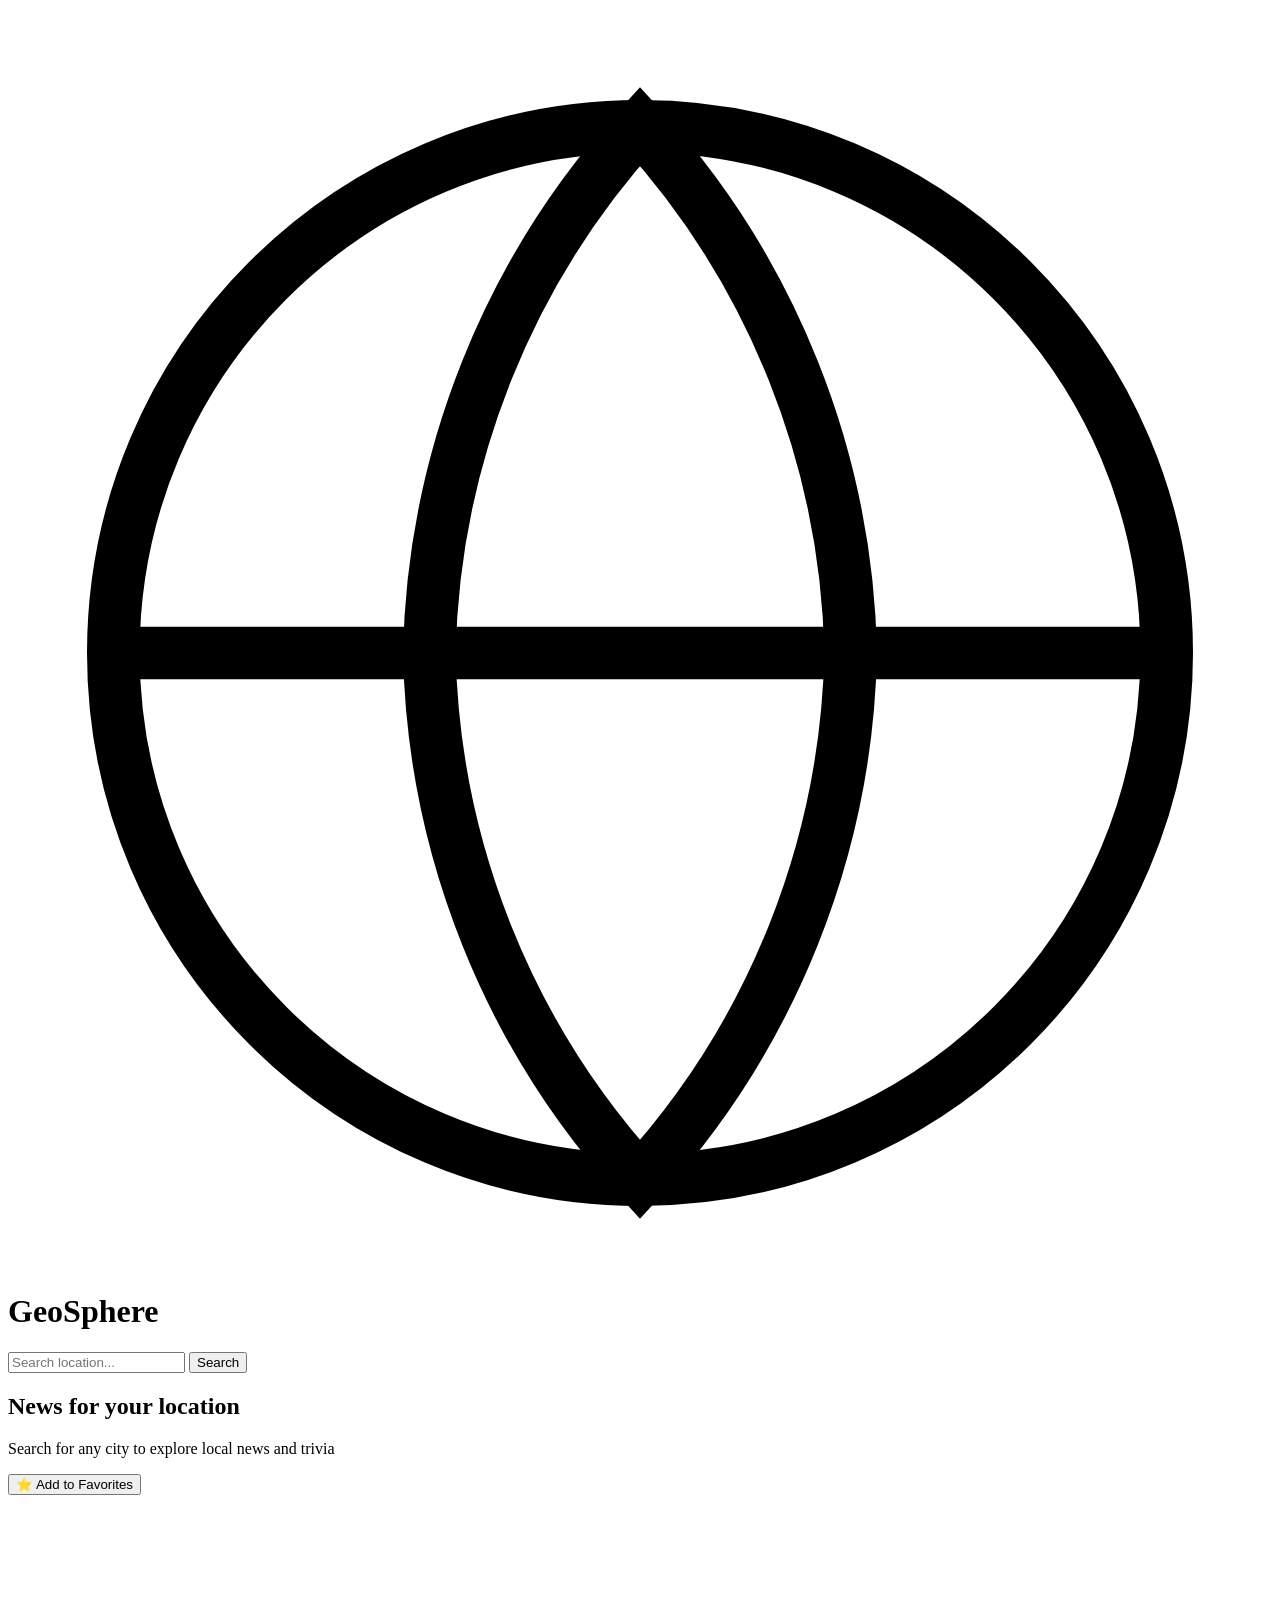
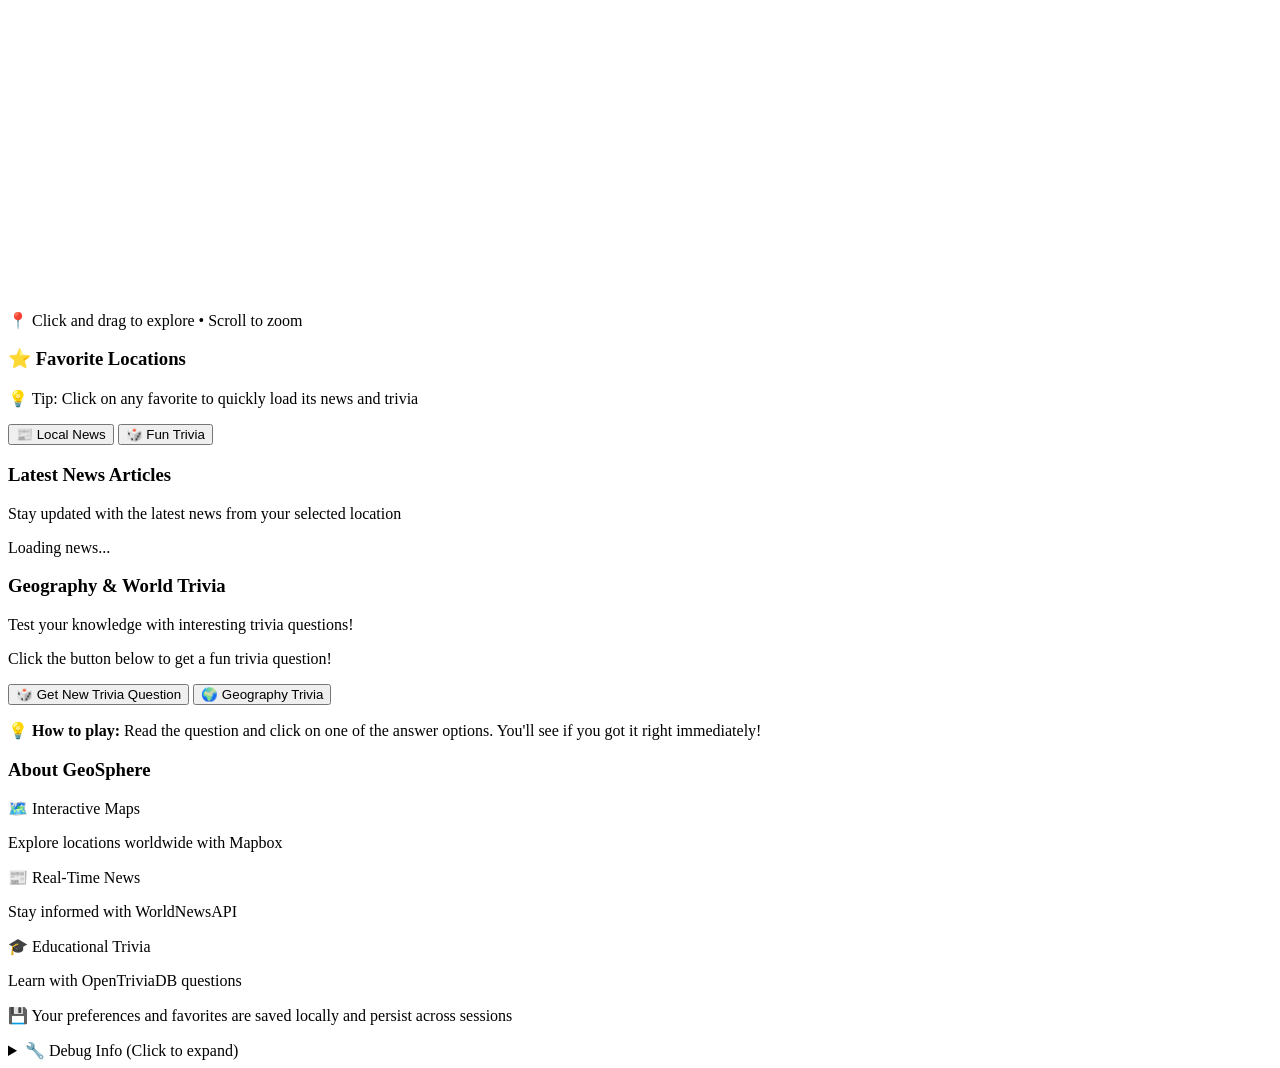
==== index.html @ e691dde7 "second version" ====
<!DOCTYPE html>
<html lang="en">

<head>
    <meta charset="UTF-8" />
    <meta name="viewport" content="width=device-width, initial-scale=1.0" />
    <meta name="description" content="GeoSphere - Explore local news and fun facts from around the world" />
    <title>GeoSphere - Local News & Geography Trivia</title>

    <!-- Mapbox -->
    <link href="https://api.mapbox.com/mapbox-gl-js/v3.15.0/mapbox-gl.css" rel="stylesheet" />
    <script src="https://api.mapbox.com/mapbox-gl-js/v3.15.0/mapbox-gl.js"></script>

    <!-- Custom CSS -->
    <link rel="stylesheet" href="main.css" />
</head>

<body class="bg-gray-100 text-gray-800">

    <!-- Header -->
    <header class="p-4 bg-teal-600 text-white flex justify-between items-center">
        <h1 class="text-xl font-bold flex items-center gap-2">
            <svg class="w-6 h-6" viewBox="0 0 24 24" fill="none" stroke="currentColor">
                <path d="M12 2C6.48 2 2 6.48 2 12s4.48 10 10 10 10-4.48 10-10S17.52 2 12 2z" />
                <path d="M2 12h20" />
                <path d="M12 2a15.3 15.3 0 0 1 4 10 15.3 15.3 0 0 1-4 10 15.3 15.3 0 0 1-4-10 15.3 15.3 0 0 1 4-10z" />
            </svg>
            GeoSphere
        </h1>
        <form id="searchForm" class="flex">
            <input id="searchInput" type="text" placeholder="Search location..."
                class="p-2 rounded-l-md border border-gray-300 text-black" autocomplete="off" />
            <button type="submit"
                class="bg-white text-teal-600 px-4 rounded-r-md font-bold hover:bg-gray-100 transition">
                Search
            </button>
        </form>
    </header>

    <!-- Main Container -->
    <div class="max-w-7xl mx-auto">

        <!-- Location Label & Favorite Button -->
        <section class="p-4 flex justify-between items-center">
            <div>
                <h2 id="locationLabel" class="text-lg font-semibold">News for your location</h2>
                <p class="text-sm text-gray-500 mt-1">Search for any city to explore local news and trivia</p>
            </div>
            <button id="addFavoriteBtn"
                class="bg-teal-600 text-white px-4 py-2 rounded hover:bg-teal-700 transition transform hover:scale-105">
                ⭐ Add to Favorites
            </button>
        </section>

        <!-- Map -->
        <section class="p-4">
            <div id="map" style="width: 100%; height: 400px;" class="rounded-lg shadow-lg border-2 border-gray-200">
            </div>
            <p class="text-xs text-gray-500 mt-2 text-center">
                📍 Click and drag to explore • Scroll to zoom
            </p>
        </section>

        <!-- Favorites Section -->
        <section class="p-4">
            <div class="bg-white rounded-lg shadow p-4">
                <h3 class="text-lg font-bold mb-3 flex items-center gap-2">
                    <span>⭐</span>
                    <span>Favorite Locations</span>
                </h3>
                <div id="favoritesList" class="mb-2"></div>
                <p class="text-xs text-gray-500 mt-2">
                    💡 Tip: Click on any favorite to quickly load its news and trivia
                </p>
            </div>
        </section>

        <!-- Tabs -->
        <section class="p-4">
            <div class="flex gap-4 border-b-2 border-gray-200">
                <button id="tabNews" class="tab-btn active-tab pb-2 px-4 transition">
                    📰 Local News
                </button>
                <button id="tabFacts" class="tab-btn pb-2 px-4 transition">
                    🎲 Fun Trivia
                </button>
            </div>
        </section>

        <!-- News Section -->
        <section id="newsSection" class="p-4">
            <div class="mb-4">
                <h3 class="text-lg font-bold mb-2">Latest News Articles</h3>
                <p class="text-sm text-gray-600">Stay updated with the latest news from your selected location</p>
            </div>
            <div id="news" class="grid grid-cols-1 md:grid-cols-2 lg:grid-cols-3 gap-4">
                <!-- News cards will be inserted here -->
                <div class="p-8 bg-white rounded shadow text-center">
                    <div class="animate-pulse">
                        <div class="h-4 bg-gray-200 rounded w-3/4 mx-auto mb-2"></div>
                        <div class="h-4 bg-gray-200 rounded w-1/2 mx-auto"></div>
                    </div>
                    <p class="text-gray-500 mt-4">Loading news...</p>
                </div>
            </div>
        </section>

        <!-- Fun Facts/Trivia Section (hidden by default) -->
        <section id="factsSection" class="p-4 hidden">
            <div class="mb-4">
                <h3 class="text-lg font-bold mb-2">Geography & World Trivia</h3>
                <p class="text-sm text-gray-600">Test your knowledge with interesting trivia questions!</p>
            </div>

            <div id="fact" class="mb-4 p-4 bg-white rounded shadow">
                <p class="text-gray-500 text-center">Click the button below to get a fun trivia question!</p>
            </div>

            <div class="flex gap-3">
                <button id="factBtn"
                    class="bg-teal-600 text-white px-6 py-3 rounded font-semibold hover:bg-teal-700 transition transform hover:scale-105">
                    🎲 Get New Trivia Question
                </button>
                <button id="geographyTriviaBtn"
                    class="bg-blue-600 text-white px-6 py-3 rounded font-semibold hover:bg-blue-700 transition transform hover:scale-105">
                    🌍 Geography Trivia
                </button>
            </div>

            <div class="mt-4 p-3 bg-blue-50 rounded border border-blue-200">
                <p class="text-sm text-blue-800">
                    💡 <strong>How to play:</strong> Read the question and click on one of the answer options.
                    You'll see if you got it right immediately!
                </p>
            </div>
        </section>

        <!-- Footer / Info Section -->
        <section class="p-4 mt-8">
            <div class="bg-white rounded-lg shadow-lg p-6 border-2 border-teal-500">
                <h3 class="text-lg font-bold mb-3 text-teal-700">About GeoSphere</h3>
                <div class="grid grid-cols-1 md:grid-cols-3 gap-4 text-sm">
                    <div>
                        <p class="font-semibold mb-1 text-gray-800">🗺️ Interactive Maps</p>
                        <p class="text-gray-600">Explore locations worldwide with Mapbox</p>
                    </div>
                    <div>
                        <p class="font-semibold mb-1 text-gray-800">📰 Real-Time News</p>
                        <p class="text-gray-600">Stay informed with WorldNewsAPI</p>
                    </div>
                    <div>
                        <p class="font-semibold mb-1 text-gray-800">🎓 Educational Trivia</p>
                        <p class="text-gray-600">Learn with OpenTriviaDB questions</p>
                    </div>
                </div>
                <div class="mt-4 pt-4 border-t border-gray-200">
                    <p class="text-xs text-gray-600">
                        💾 Your preferences and favorites are saved locally and persist across sessions
                    </p>
                </div>
            </div>
        </section>

        <!-- Debug Info (Remove in production) -->
        <section class="p-4">
            <details class="bg-gray-800 text-white rounded p-3 text-xs">
                <summary class="cursor-pointer font-bold">🔧 Debug Info (Click to expand)</summary>
                <div id="debugInfo" class="mt-2 space-y-1">
                    <p>LocalStorage Status: <span id="storageStatus">Checking...</span></p>
                    <p>Favorites Count: <span id="favCount">0</span></p>
                    <p>Last Search: <span id="lastSearchInfo">None</span></p>
                    <p>APIs: Mapbox, WorldNews, OpenTrivia, Numbers API</p>
                </div>
            </details>
        </section>

    </div>

    <!-- App JS -->
    <script type="module" src="./js/app.js"></script>

    <!-- Debug Script -->
    <script type="module">
        import { getFavorites, getLastSearch, getStorageInfo } from './js/modules/storage.js';

        // Update debug info
        setTimeout(() => {
            try {
                const storageInfo = getStorageInfo();
                document.getElementById('storageStatus').textContent = '✓ Working';
                document.getElementById('favCount').textContent = storageInfo.favorites;
                const lastSearch = storageInfo.lastSearch;
                document.getElementById('lastSearchInfo').textContent =
                    lastSearch ? `${lastSearch.city} (${new Date(lastSearch.searchedAt).toLocaleString()})` : 'None';
            } catch (e) {
                document.getElementById('storageStatus').textContent = '✗ Error: ' + e.message;
            }
        }, 1000);
    </script>

</body>

</html>
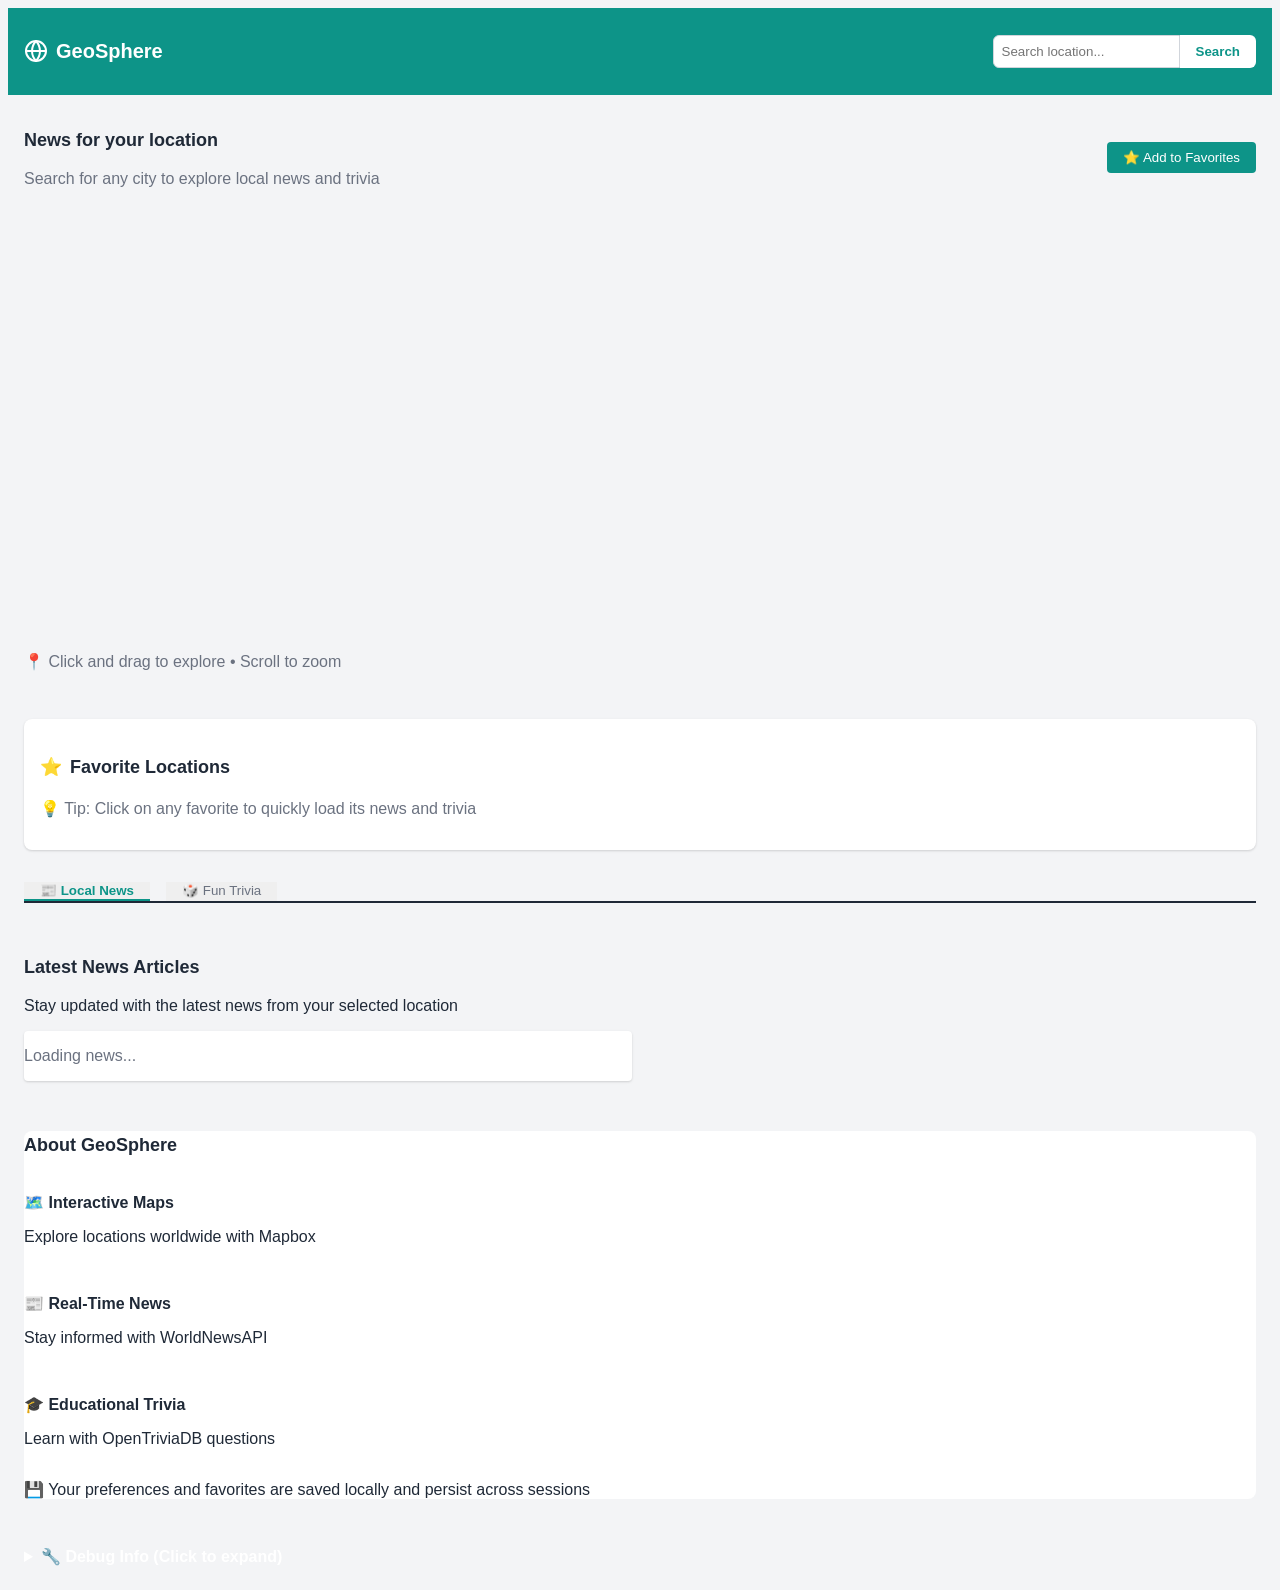
==== commit d92e9f28: "re" ====
--- a/index.html
+++ b/index.html
@@ -93,7 +93,7 @@
                 <h3 class="text-lg font-bold mb-2">Latest News Articles</h3>
                 <p class="text-sm text-gray-600">Stay updated with the latest news from your selected location</p>
             </div>
-            <div id="news" class="grid grid-cols-1 md:grid-cols-2 lg:grid-cols-3 gap-4">
+            <div id="news" class="grid grid-cols-1 md:grid-cols-2 gap-4">
                 <!-- News cards will be inserted here -->
                 <div class="p-8 bg-white rounded shadow text-center">
                     <div class="animate-pulse">
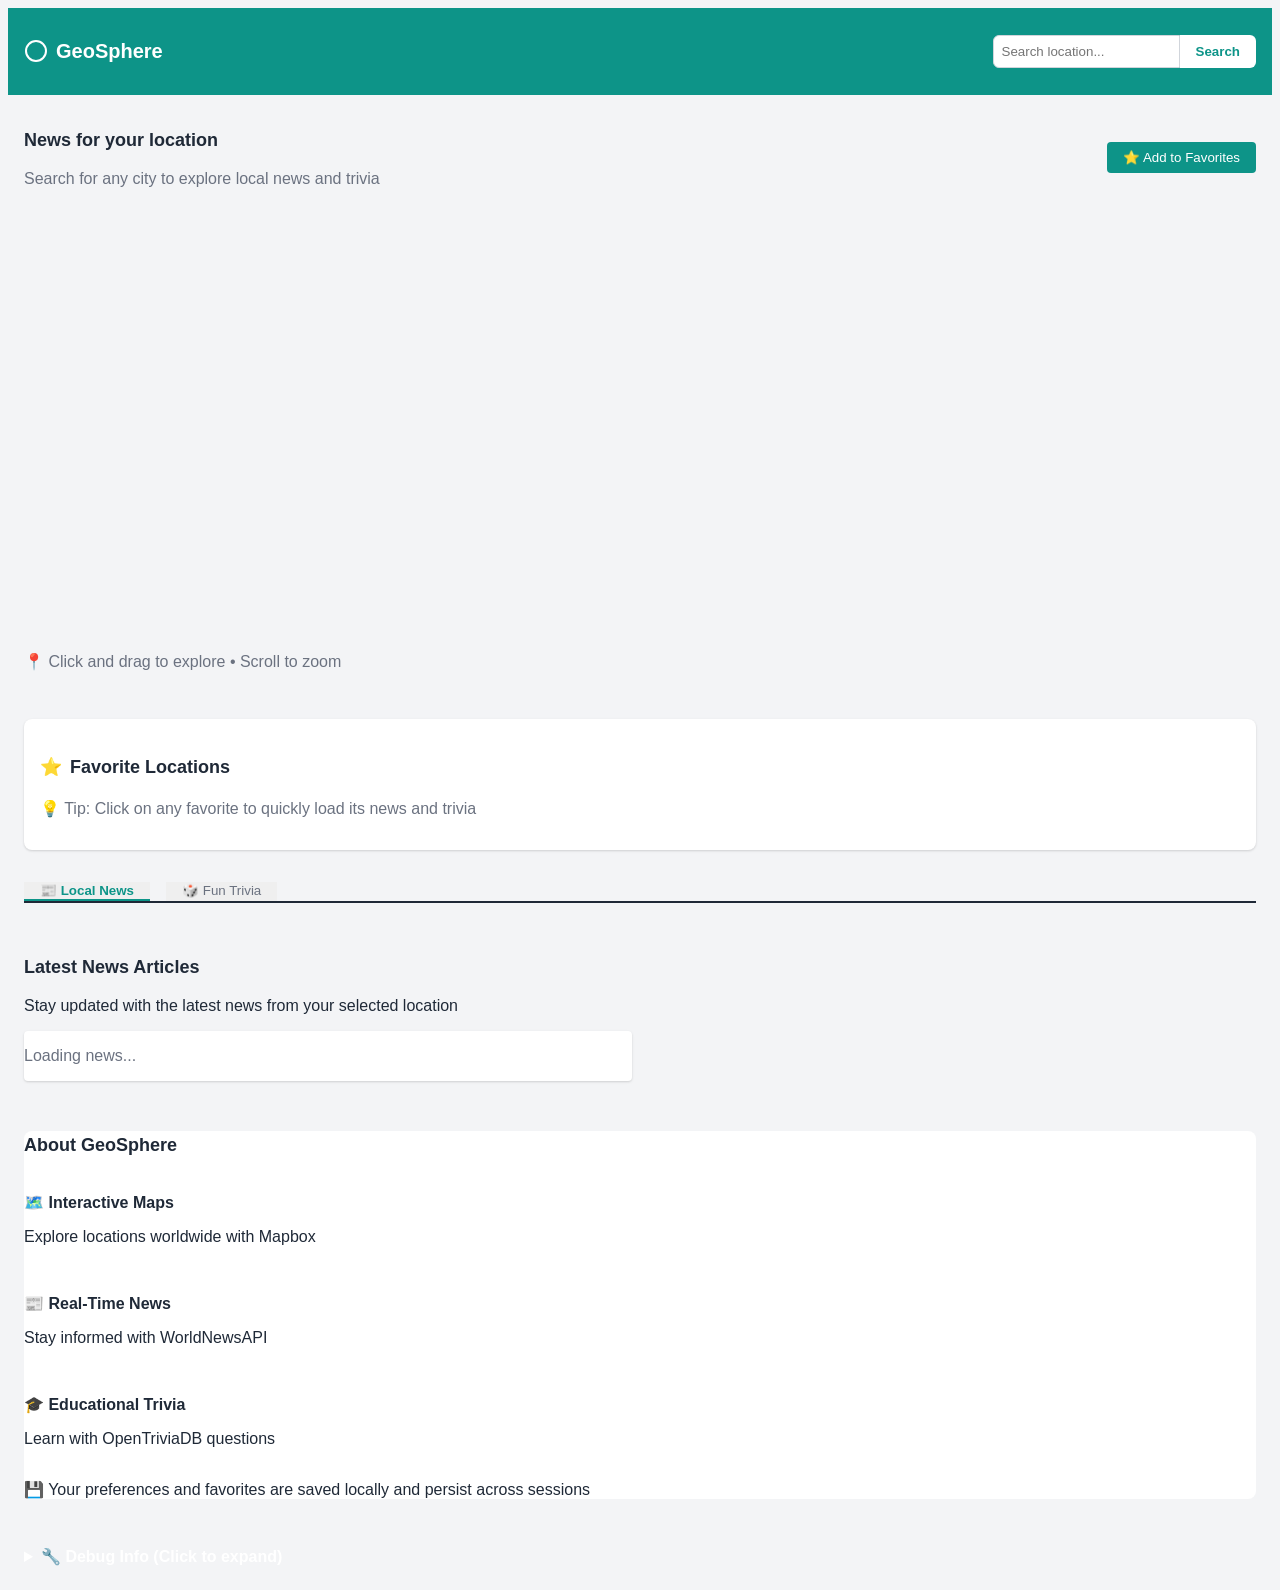
==== commit 11ed58a0: "fff" ====
--- a/index.html
+++ b/index.html
@@ -3,16 +3,16 @@
 
 <head>
     <meta charset="UTF-8" />
-    <meta name="viewport" content="width=device-width, initial-scale=1.0" />
-    <meta name="description" content="GeoSphere - Explore local news and fun facts from around the world" />
+    <meta name="viewport" content="width=device-width, initial-scale=1.0" >
+    <meta name="description" content="GeoSphere - Explore local news and fun facts from around the world">
     <title>GeoSphere - Local News & Geography Trivia</title>
 
     <!-- Mapbox -->
-    <link href="https://api.mapbox.com/mapbox-gl-js/v3.15.0/mapbox-gl.css" rel="stylesheet" />
+    <link href="https://api.mapbox.com/mapbox-gl-js/v3.15.0/mapbox-gl.css" rel="stylesheet">
     <script src="https://api.mapbox.com/mapbox-gl-js/v3.15.0/mapbox-gl.js"></script>
 
     <!-- Custom CSS -->
-    <link rel="stylesheet" href="main.css" />
+    <link rel="stylesheet" href="main.css">
 </head>
 
 <body class="bg-gray-100 text-gray-800">
@@ -21,15 +21,15 @@
     <header class="p-4 bg-teal-600 text-white flex justify-between items-center">
         <h1 class="text-xl font-bold flex items-center gap-2">
             <svg class="w-6 h-6" viewBox="0 0 24 24" fill="none" stroke="currentColor">
-                <path d="M12 2C6.48 2 2 6.48 2 12s4.48 10 10 10 10-4.48 10-10S17.52 2 12 2z" />
+                <path d="M12 2C6.48 2 2 6.48 2 12s4.48 10 10 10 10-4.48 10-10S17.52 2 12 2z">
                 <path d="M2 12h20" />
-                <path d="M12 2a15.3 15.3 0 0 1 4 10 15.3 15.3 0 0 1-4 10 15.3 15.3 0 0 1-4-10 15.3 15.3 0 0 1 4-10z" />
+                <path d="M12 2a15.3 15.3 0 0 1 4 10 15.3 15.3 0 0 1-4 10 15.3 15.3 0 0 1-4-10 15.3 15.3 0 0 1 4-10z">
             </svg>
             GeoSphere
         </h1>
         <form id="searchForm" class="flex">
             <input id="searchInput" type="text" placeholder="Search location..."
-                class="p-2 rounded-l-md border border-gray-300 text-black" autocomplete="off" />
+                class="p-2 rounded-l-md border border-gray-300 text-black" autocomplete="off">
             <button type="submit"
                 class="bg-white text-teal-600 px-4 rounded-r-md font-bold hover:bg-gray-100 transition">
                 Search
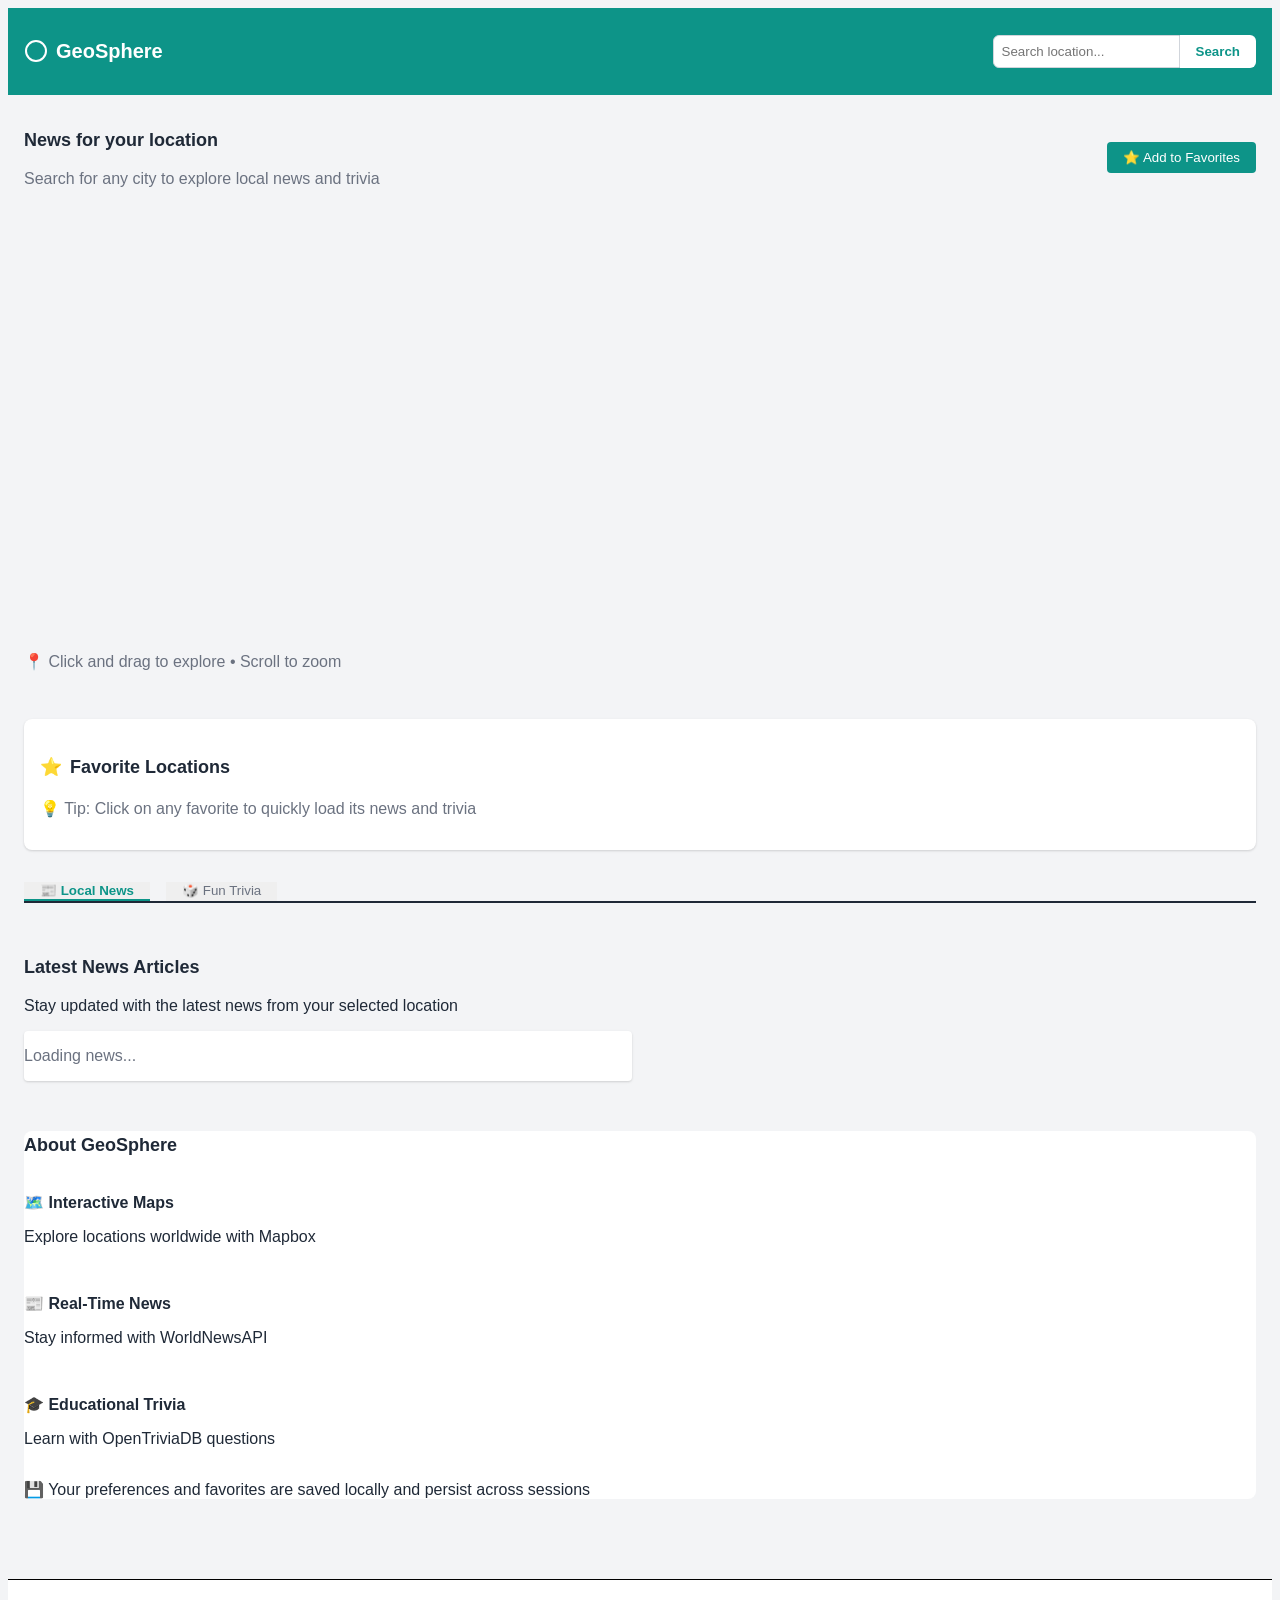
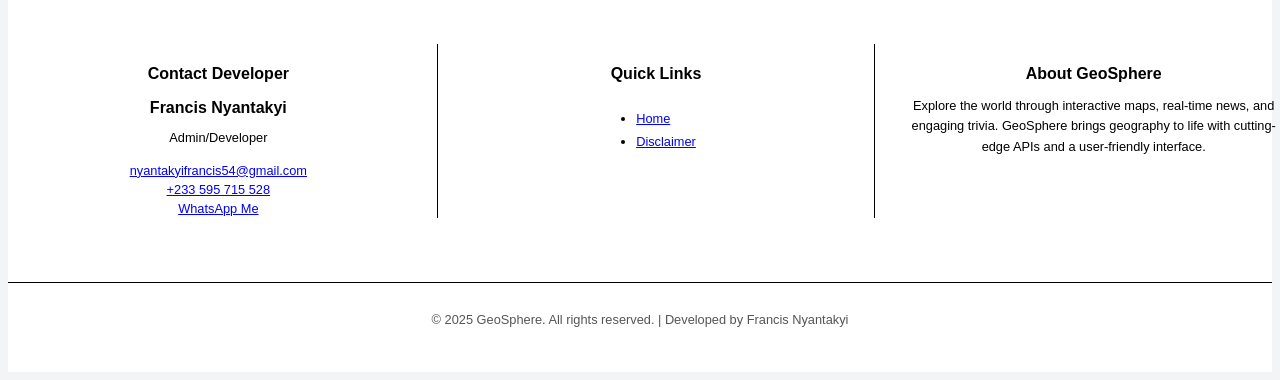
==== commit 0ee75114: "final" ====
--- a/index.html
+++ b/index.html
@@ -2,34 +2,34 @@
 <html lang="en">
 
 <head>
-    <meta charset="UTF-8" />
-    <meta name="viewport" content="width=device-width, initial-scale=1.0" >
+    <meta charset="UTF-8">
+    <meta name="viewport" content="width=device-width, initial-scale=1.0">
     <meta name="description" content="GeoSphere - Explore local news and fun facts from around the world">
     <title>GeoSphere - Local News & Geography Trivia</title>
-
-    <!-- Mapbox -->
+    <link rel="icon" href="logo.png" type="image/png">
+
     <link href="https://api.mapbox.com/mapbox-gl-js/v3.15.0/mapbox-gl.css" rel="stylesheet">
     <script src="https://api.mapbox.com/mapbox-gl-js/v3.15.0/mapbox-gl.js"></script>
 
-    <!-- Custom CSS -->
     <link rel="stylesheet" href="main.css">
 </head>
 
 <body class="bg-gray-100 text-gray-800">
 
-    <!-- Header -->
     <header class="p-4 bg-teal-600 text-white flex justify-between items-center">
         <h1 class="text-xl font-bold flex items-center gap-2">
             <svg class="w-6 h-6" viewBox="0 0 24 24" fill="none" stroke="currentColor">
                 <path d="M12 2C6.48 2 2 6.48 2 12s4.48 10 10 10 10-4.48 10-10S17.52 2 12 2z">
-                <path d="M2 12h20" />
-                <path d="M12 2a15.3 15.3 0 0 1 4 10 15.3 15.3 0 0 1-4 10 15.3 15.3 0 0 1-4-10 15.3 15.3 0 0 1 4-10z">
+                    <path d="M2 12h20">
+                        <path
+                            d="M12 2a15.3 15.3 0 0 1 4 10 15.3 15.3 0 0 1-4 10 15.3 15.3 0 0 1-4-10 15.3 15.3 0 0 1 4-10z">
             </svg>
             GeoSphere
         </h1>
         <form id="searchForm" class="flex">
             <input id="searchInput" type="text" placeholder="Search location..."
-                class="p-2 rounded-l-md border border-gray-300 text-black" autocomplete="off">
+                class="p-2 rounded-l-md border border-gray-300 text-black" autocomplete="off"
+                aria-label="Search location input">
             <button type="submit"
                 class="bg-white text-teal-600 px-4 rounded-r-md font-bold hover:bg-gray-100 transition">
                 Search
@@ -37,10 +37,8 @@
         </form>
     </header>
 
-    <!-- Main Container -->
     <div class="max-w-7xl mx-auto">
 
-        <!-- Location Label & Favorite Button -->
         <section class="p-4 flex justify-between items-center">
             <div>
                 <h2 id="locationLabel" class="text-lg font-semibold">News for your location</h2>
@@ -52,7 +50,6 @@
             </button>
         </section>
 
-        <!-- Map -->
         <section class="p-4">
             <div id="map" style="width: 100%; height: 400px;" class="rounded-lg shadow-lg border-2 border-gray-200">
             </div>
@@ -61,7 +58,6 @@
             </p>
         </section>
 
-        <!-- Favorites Section -->
         <section class="p-4">
             <div class="bg-white rounded-lg shadow p-4">
                 <h3 class="text-lg font-bold mb-3 flex items-center gap-2">
@@ -75,7 +71,6 @@
             </div>
         </section>
 
-        <!-- Tabs -->
         <section class="p-4">
             <div class="flex gap-4 border-b-2 border-gray-200">
                 <button id="tabNews" class="tab-btn active-tab pb-2 px-4 transition">
@@ -87,14 +82,12 @@
             </div>
         </section>
 
-        <!-- News Section -->
         <section id="newsSection" class="p-4">
             <div class="mb-4">
                 <h3 class="text-lg font-bold mb-2">Latest News Articles</h3>
                 <p class="text-sm text-gray-600">Stay updated with the latest news from your selected location</p>
             </div>
             <div id="news" class="grid grid-cols-1 md:grid-cols-2 gap-4">
-                <!-- News cards will be inserted here -->
                 <div class="p-8 bg-white rounded shadow text-center">
                     <div class="animate-pulse">
                         <div class="h-4 bg-gray-200 rounded w-3/4 mx-auto mb-2"></div>
@@ -105,7 +98,6 @@
             </div>
         </section>
 
-        <!-- Fun Facts/Trivia Section (hidden by default) -->
         <section id="factsSection" class="p-4 hidden">
             <div class="mb-4">
                 <h3 class="text-lg font-bold mb-2">Geography & World Trivia</h3>
@@ -135,7 +127,6 @@
             </div>
         </section>
 
-        <!-- Footer / Info Section -->
         <section class="p-4 mt-8">
             <div class="bg-white rounded-lg shadow-lg p-6 border-2 border-teal-500">
                 <h3 class="text-lg font-bold mb-3 text-teal-700">About GeoSphere</h3>
@@ -161,43 +152,67 @@
             </div>
         </section>
 
-        <!-- Debug Info (Remove in production) -->
-        <section class="p-4">
-            <details class="bg-gray-800 text-white rounded p-3 text-xs">
-                <summary class="cursor-pointer font-bold">🔧 Debug Info (Click to expand)</summary>
-                <div id="debugInfo" class="mt-2 space-y-1">
-                    <p>LocalStorage Status: <span id="storageStatus">Checking...</span></p>
-                    <p>Favorites Count: <span id="favCount">0</span></p>
-                    <p>Last Search: <span id="lastSearchInfo">None</span></p>
-                    <p>APIs: Mapbox, WorldNews, OpenTrivia, Numbers API</p>
-                </div>
-            </details>
-        </section>
-
     </div>
 
-    <!-- App JS -->
+
+    <footer class="app-footer">
+        <div class="footer-inner-container">
+
+            <div class="footer-section footer-contact">
+                <h4 class="footer-heading">Contact Developer</h4>
+                <p class="footer-developer-name">Francis Nyantakyi</p>
+                <p class="footer-developer-title">Admin/Developer</p>
+
+                <div class="footer-links-group">
+                    <a href="mailto:nyantakyifrancis54@gmail.com" class="footer-link">
+                        nyantakyifrancis54@gmail.com
+                    </a>
+                    <a href="tel:+233595715528" class="footer-link">
+                        +233 595 715 528
+                    </a>
+                    <a href="https://wa.me/233595715528?text=Hello%20Francis%2C%0A%0AI%27m%20reaching%20out%20regarding%20GeoSphere.%20I%20would%20like%20to%20discuss%3A%0A%0A"
+                        target="_blank" class="footer-link">
+                        WhatsApp Me
+                    </a>
+                </div>
+            </div>
+
+            <div class="footer-section footer-links">
+                <h4 class="footer-heading">Quick Links</h4>
+                <div class="quick-links-list-wrap">
+                    <ul class="quick-links-list">
+                        <li class="quick-links-item">
+                            <a href="index.html" class="footer-link">Home</a>
+                        </li>
+                        <li class="quick-links-item">
+                            <a href="disclaimer.html" class="footer-link">
+                                Disclaimer
+                            </a>
+                        </li>
+                    </ul>
+                </div>
+            </div>
+
+            <div class="footer-section footer-about">
+                <h4 class="footer-heading">About GeoSphere</h4>
+                <p class="footer-about-text">
+                    Explore the world through interactive maps, real-time news, and engaging trivia.
+                    GeoSphere brings geography to life with cutting-edge APIs and a user-friendly interface.
+                </p>
+            </div>
+
+        </div>
+
+        <div class="footer-copyright">
+            <p class="footer-copyright-text">
+                © 2025 GeoSphere. All rights reserved. | Developed by Francis Nyantakyi
+            </p>
+        </div>
+    </footer>
+
+
     <script type="module" src="./js/app.js"></script>
 
-    <!-- Debug Script -->
-    <script type="module">
-        import { getFavorites, getLastSearch, getStorageInfo } from './js/modules/storage.js';
-
-        // Update debug info
-        setTimeout(() => {
-            try {
-                const storageInfo = getStorageInfo();
-                document.getElementById('storageStatus').textContent = '✓ Working';
-                document.getElementById('favCount').textContent = storageInfo.favorites;
-                const lastSearch = storageInfo.lastSearch;
-                document.getElementById('lastSearchInfo').textContent =
-                    lastSearch ? `${lastSearch.city} (${new Date(lastSearch.searchedAt).toLocaleString()})` : 'None';
-            } catch (e) {
-                document.getElementById('storageStatus').textContent = '✗ Error: ' + e.message;
-            }
-        }, 1000);
-    </script>
-
 </body>
 
 </html>
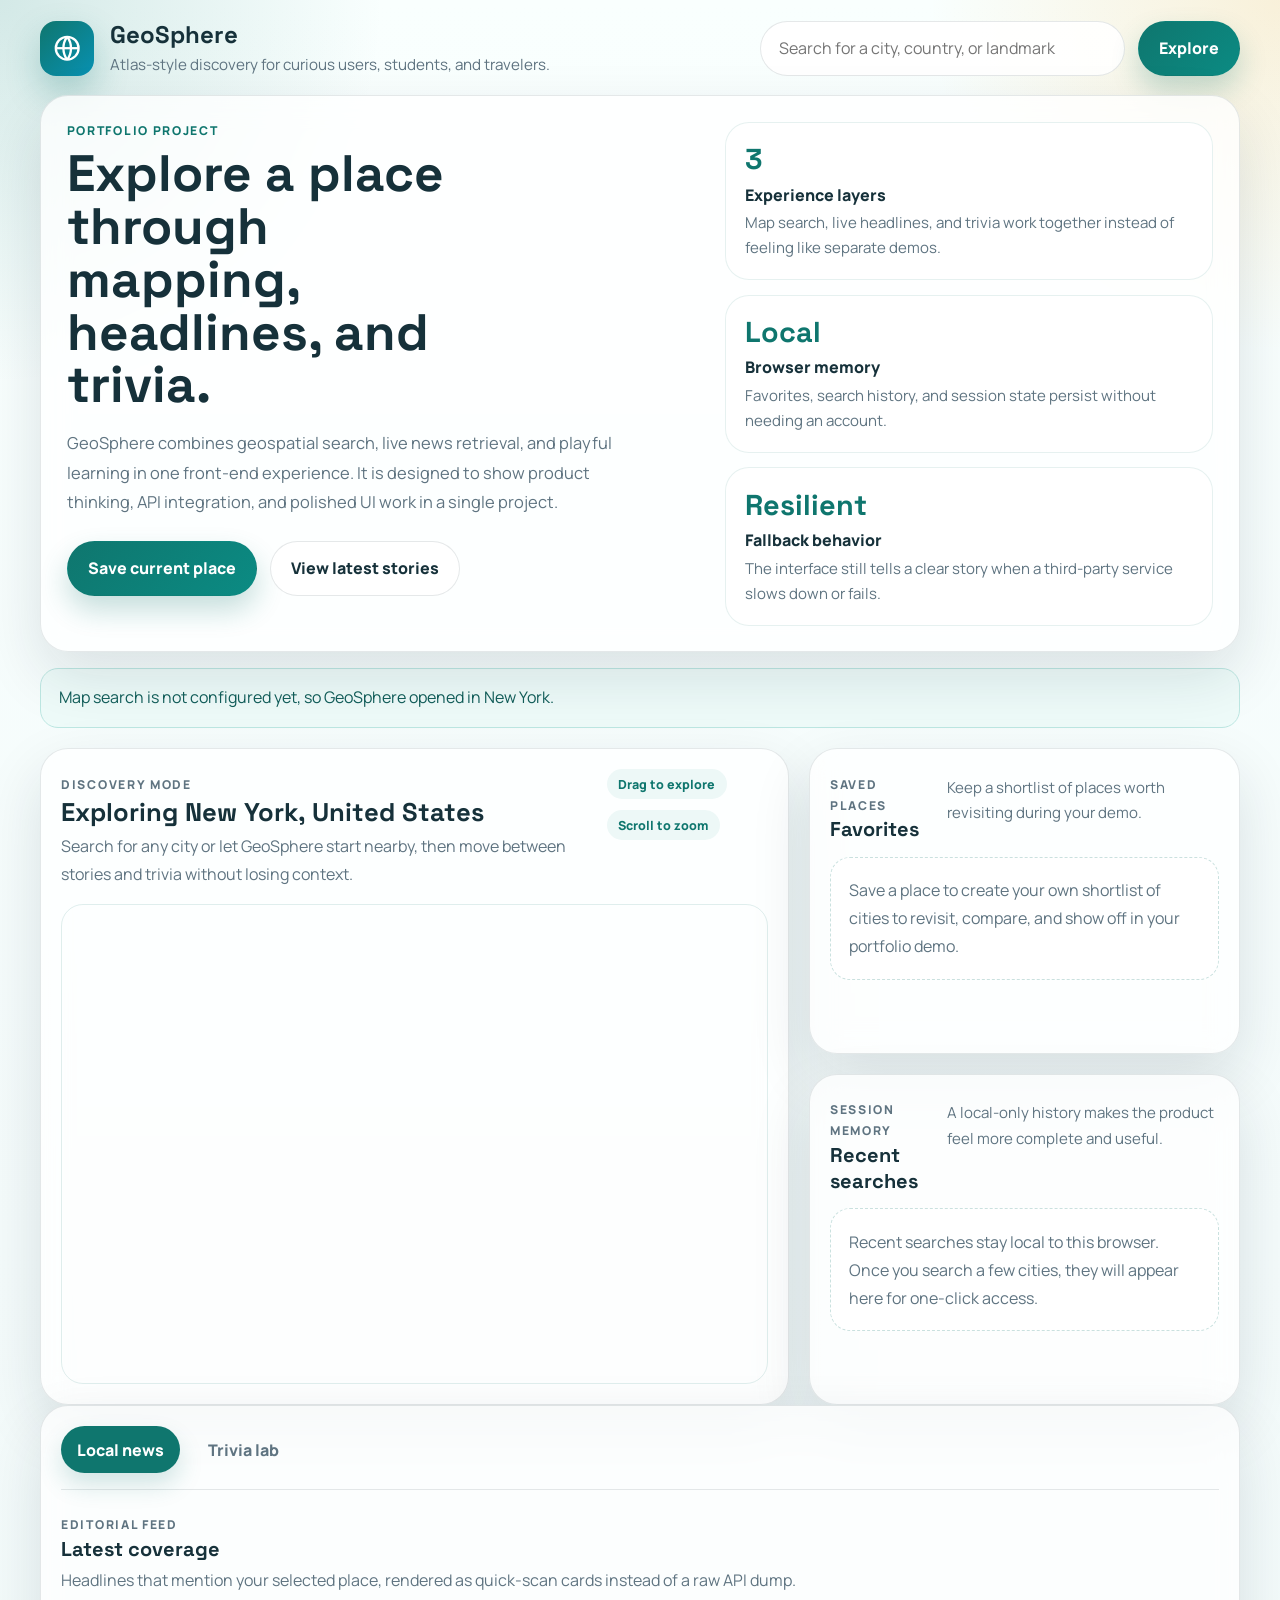
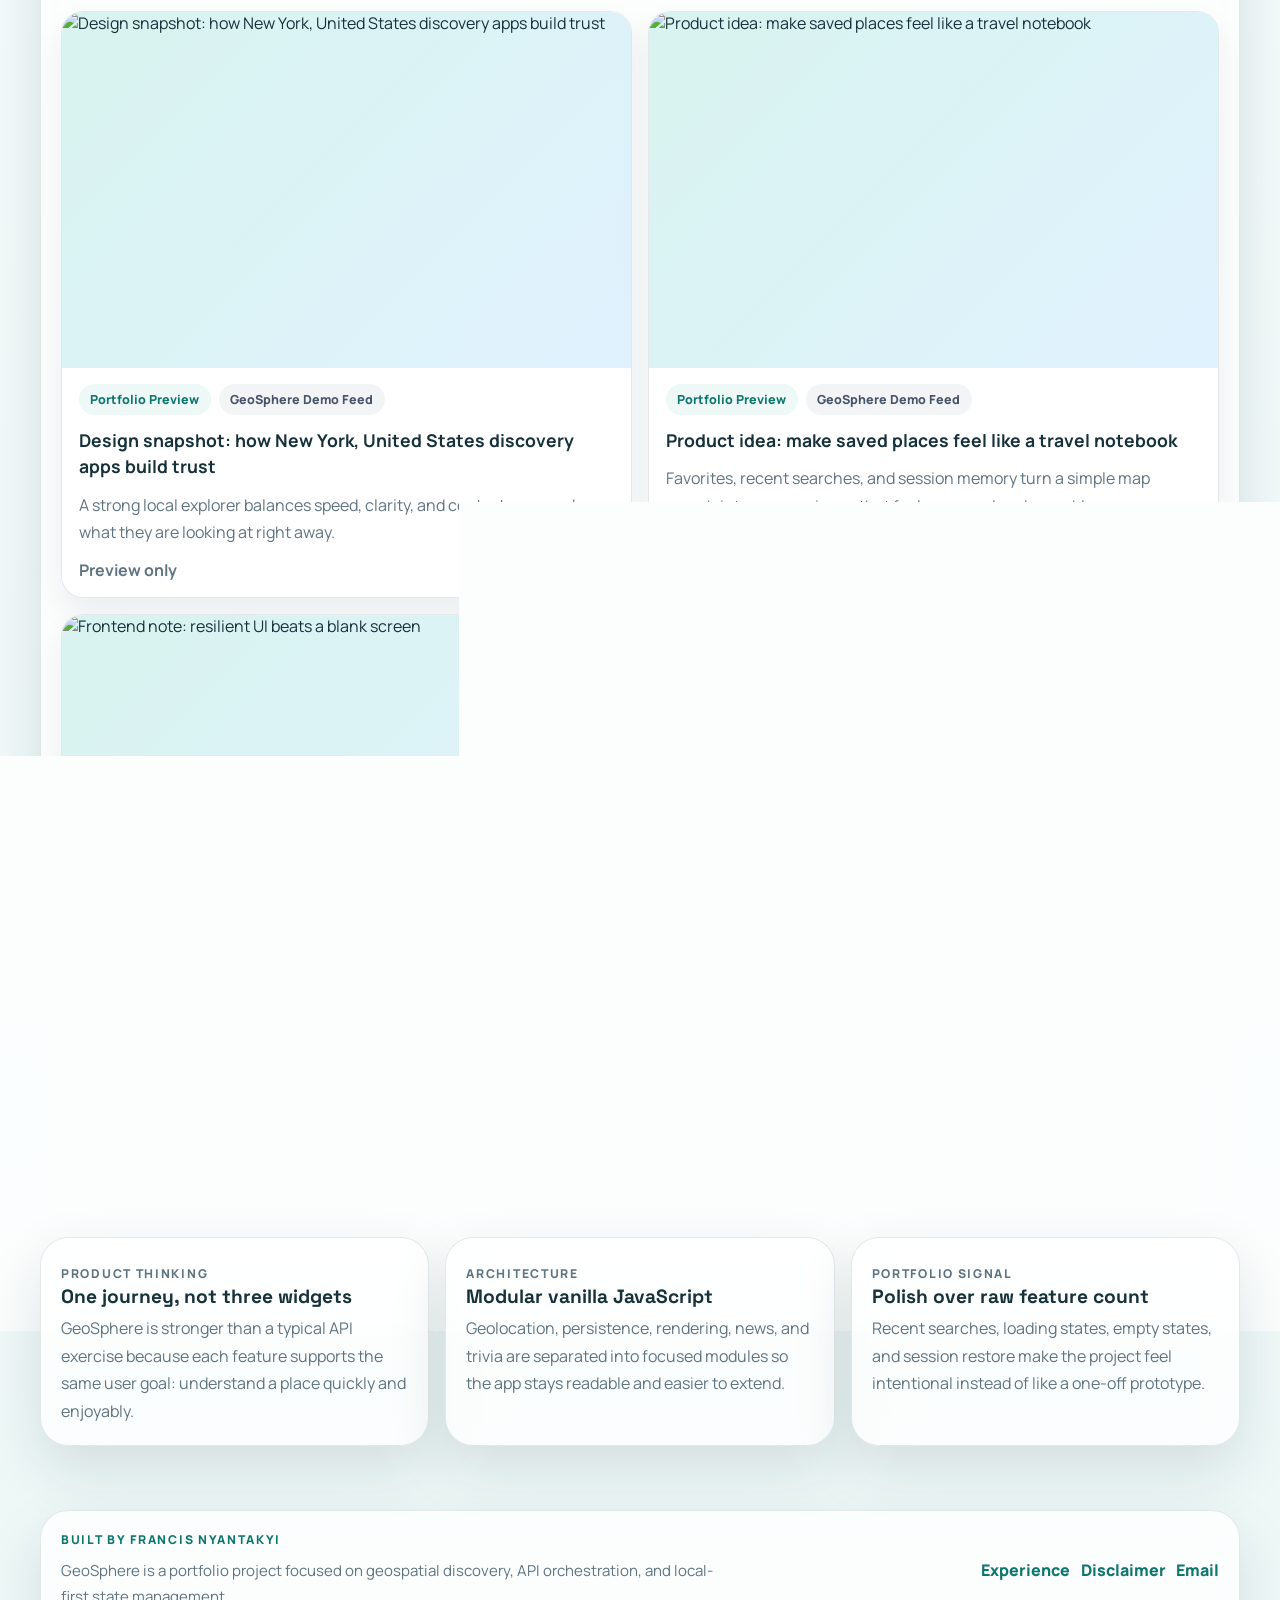
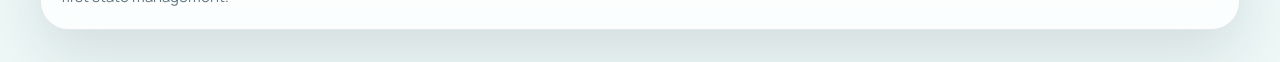
==== commit 13b257e4: "feat: prepare GeoSphere for Vercel deployment" ====
--- a/index.html
+++ b/index.html
@@ -4,9 +4,19 @@
 <head>
     <meta charset="UTF-8">
     <meta name="viewport" content="width=device-width, initial-scale=1.0">
-    <meta name="description" content="GeoSphere - Explore local news and fun facts from around the world">
-    <title>GeoSphere - Local News & Geography Trivia</title>
+    <meta name="description"
+        content="GeoSphere is a front-end geography explorer that combines interactive mapping, local news discovery, and world trivia in one polished experience.">
+    <meta property="og:title" content="GeoSphere">
+    <meta property="og:description"
+        content="Explore a place through maps, headlines, and trivia in a portfolio-ready front-end project.">
+    <title>GeoSphere | Local Discovery Through Maps, News, and Trivia</title>
     <link rel="icon" href="logo.png" type="image/png">
+
+    <link rel="preconnect" href="https://fonts.googleapis.com">
+    <link rel="preconnect" href="https://fonts.gstatic.com" crossorigin>
+    <link
+        href="https://fonts.googleapis.com/css2?family=Manrope:wght@400;500;600;700;800&family=Space+Grotesk:wght@500;700&display=swap"
+        rel="stylesheet">
 
     <link href="https://api.mapbox.com/mapbox-gl-js/v3.15.0/mapbox-gl.css" rel="stylesheet">
     <script src="https://api.mapbox.com/mapbox-gl-js/v3.15.0/mapbox-gl.js"></script>
@@ -14,205 +24,180 @@
     <link rel="stylesheet" href="main.css">
 </head>
 
-<body class="bg-gray-100 text-gray-800">
-
-    <header class="p-4 bg-teal-600 text-white flex justify-between items-center">
-        <h1 class="text-xl font-bold flex items-center gap-2">
-            <svg class="w-6 h-6" viewBox="0 0 24 24" fill="none" stroke="currentColor">
-                <path d="M12 2C6.48 2 2 6.48 2 12s4.48 10 10 10 10-4.48 10-10S17.52 2 12 2z">
-                    <path d="M2 12h20">
-                        <path
-                            d="M12 2a15.3 15.3 0 0 1 4 10 15.3 15.3 0 0 1-4 10 15.3 15.3 0 0 1-4-10 15.3 15.3 0 0 1 4-10z">
-            </svg>
-            GeoSphere
-        </h1>
-        <form id="searchForm" class="flex">
-            <input id="searchInput" type="text" placeholder="Search location..."
-                class="p-2 rounded-l-md border border-gray-300 text-black" autocomplete="off"
-                aria-label="Search location input">
-            <button type="submit"
-                class="bg-white text-teal-600 px-4 rounded-r-md font-bold hover:bg-gray-100 transition">
-                Search
-            </button>
-        </form>
-    </header>
-
-    <div class="max-w-7xl mx-auto">
-
-        <section class="p-4 flex justify-between items-center">
-            <div>
-                <h2 id="locationLabel" class="text-lg font-semibold">News for your location</h2>
-                <p class="text-sm text-gray-500 mt-1">Search for any city to explore local news and trivia</p>
+<body class="site-body">
+    <div class="page-shell">
+        <header class="site-header">
+            <div class="brand">
+                <div class="brand-mark" aria-hidden="true">
+                    <svg viewBox="0 0 24 24" fill="none">
+                        <circle cx="12" cy="12" r="9"></circle>
+                        <path d="M3 12h18"></path>
+                        <path d="M12 3a15 15 0 0 1 0 18"></path>
+                        <path d="M12 3a15 15 0 0 0 0 18"></path>
+                    </svg>
+                </div>
+                <div>
+                    <a href="index.html" class="brand-name">GeoSphere</a>
+                    <p class="brand-tagline">Atlas-style discovery for curious users, students, and travelers.</p>
+                </div>
             </div>
-            <button id="addFavoriteBtn"
-                class="bg-teal-600 text-white px-4 py-2 rounded hover:bg-teal-700 transition transform hover:scale-105">
-                ⭐ Add to Favorites
-            </button>
-        </section>
-
-        <section class="p-4">
-            <div id="map" style="width: 100%; height: 400px;" class="rounded-lg shadow-lg border-2 border-gray-200">
+
+            <form id="searchForm" class="search-bar">
+                <label class="sr-only" for="searchInput">Search for a location</label>
+                <input id="searchInput" type="text" placeholder="Search for a city, country, or landmark"
+                    autocomplete="off">
+                <button type="submit" class="button button-primary">Explore</button>
+            </form>
+        </header>
+
+        <main class="page-content">
+            <section class="panel hero">
+                <div>
+                    <p class="eyebrow">Portfolio Project</p>
+                    <h1>Explore a place through mapping, headlines, and trivia.</h1>
+                    <p class="hero-text">
+                        GeoSphere combines geospatial search, live news retrieval, and playful learning in one front-end
+                        experience. It is designed to show product thinking, API integration, and polished UI work in a
+                        single project.
+                    </p>
+                    <div class="hero-actions">
+                        <button id="addFavoriteBtn" type="button" class="button button-primary">Save current place</button>
+                        <a href="#newsSection" class="button button-secondary">View latest stories</a>
+                    </div>
+                </div>
+
+                <div class="hero-meta">
+                    <article class="stat-card">
+                        <p class="stat-value">3</p>
+                        <p class="stat-label">Experience layers</p>
+                        <p class="stat-detail">Map search, live headlines, and trivia work together instead of feeling like separate demos.</p>
+                    </article>
+                    <article class="stat-card">
+                        <p class="stat-value">Local</p>
+                        <p class="stat-label">Browser memory</p>
+                        <p class="stat-detail">Favorites, search history, and session state persist without needing an account.</p>
+                    </article>
+                    <article class="stat-card">
+                        <p class="stat-value">Resilient</p>
+                        <p class="stat-label">Fallback behavior</p>
+                        <p class="stat-detail">The interface still tells a clear story when a third-party service slows down or fails.</p>
+                    </article>
+                </div>
+            </section>
+
+            <div id="appMessage" class="status-banner hidden" role="status" aria-live="polite"></div>
+
+            <section class="workspace-grid">
+                <div class="panel map-panel">
+                    <div class="section-heading">
+                        <div>
+                            <p class="eyebrow">Discovery Mode</p>
+                            <h2 id="locationLabel">Exploring your location</h2>
+                            <p>Search for any city or let GeoSphere start nearby, then move between stories and trivia without losing context.</p>
+                        </div>
+                        <div class="map-legend">
+                            <span class="legend-pill">Drag to explore</span>
+                            <span class="legend-pill">Scroll to zoom</span>
+                        </div>
+                    </div>
+                    <div id="map" class="map-frame" aria-label="Interactive map"></div>
+                </div>
+
+                <aside class="sidebar">
+                    <section class="panel side-panel">
+                        <div class="section-heading compact">
+                            <div>
+                                <p class="eyebrow">Saved Places</p>
+                                <h3>Favorites</h3>
+                            </div>
+                            <p class="panel-note">Keep a shortlist of places worth revisiting during your demo.</p>
+                        </div>
+                        <div id="favoritesList" class="favorites-list"></div>
+                    </section>
+
+                    <section class="panel side-panel">
+                        <div class="section-heading compact">
+                            <div>
+                                <p class="eyebrow">Session Memory</p>
+                                <h3>Recent searches</h3>
+                            </div>
+                            <p class="panel-note">A local-only history makes the product feel more complete and useful.</p>
+                        </div>
+                        <div id="searchHistoryList" class="history-list"></div>
+                    </section>
+                </aside>
+            </section>
+
+            <section class="panel content-panel">
+                <div class="tabs" role="tablist" aria-label="Content sections">
+                    <button id="tabNews" class="tab-btn active-tab" type="button" aria-pressed="true">Local news</button>
+                    <button id="tabFacts" class="tab-btn" type="button" aria-pressed="false">Trivia lab</button>
+                </div>
+
+                <section id="newsSection" class="content-section">
+                    <div class="section-heading">
+                        <div>
+                            <p class="eyebrow">Editorial Feed</p>
+                            <h3>Latest coverage</h3>
+                            <p>Headlines that mention your selected place, rendered as quick-scan cards instead of a raw API dump.</p>
+                        </div>
+                    </div>
+                    <div id="news" class="news-grid" aria-live="polite"></div>
+                </section>
+
+                <section id="factsSection" class="content-section hidden">
+                    <div class="section-heading">
+                        <div>
+                            <p class="eyebrow">Interactive Learning</p>
+                            <h3>Trivia lab</h3>
+                            <p>Switch between general and geography-only questions to keep the educational angle sharp.</p>
+                        </div>
+                        <div class="trivia-actions">
+                            <button id="factBtn" type="button" class="button button-primary button-small">New question</button>
+                            <button id="geographyTriviaBtn" type="button" class="button button-accent button-small">Geography only</button>
+                        </div>
+                    </div>
+                    <div id="fact" class="trivia-shell" aria-live="polite"></div>
+                </section>
+            </section>
+
+            <section class="project-grid">
+                <article class="panel insight-card">
+                    <p class="eyebrow">Product Thinking</p>
+                    <h3>One journey, not three widgets</h3>
+                    <p>GeoSphere is stronger than a typical API exercise because each feature supports the same user goal: understand a place quickly and enjoyably.</p>
+                </article>
+                <article class="panel insight-card">
+                    <p class="eyebrow">Architecture</p>
+                    <h3>Modular vanilla JavaScript</h3>
+                    <p>Geolocation, persistence, rendering, news, and trivia are separated into focused modules so the app stays readable and easier to extend.</p>
+                </article>
+                <article class="panel insight-card">
+                    <p class="eyebrow">Portfolio Signal</p>
+                    <h3>Polish over raw feature count</h3>
+                    <p>Recent searches, loading states, empty states, and session restore make the project feel intentional instead of like a one-off prototype.</p>
+                </article>
+            </section>
+        </main>
+
+        <footer class="site-footer">
+            <div class="panel footer-panel">
+                <div>
+                    <p class="eyebrow">Built by Francis Nyantakyi</p>
+                    <p class="small-copy">
+                        GeoSphere is a portfolio project focused on geospatial discovery, API orchestration, and local-first state management.
+                    </p>
+                </div>
+                <div class="footer-links">
+                    <a href="index.html">Experience</a>
+                    <a href="disclaimer.html">Disclaimer</a>
+                    <a href="mailto:nyantakyifrancis54@gmail.com">Email</a>
+                </div>
             </div>
-            <p class="text-xs text-gray-500 mt-2 text-center">
-                📍 Click and drag to explore • Scroll to zoom
-            </p>
-        </section>
-
-        <section class="p-4">
-            <div class="bg-white rounded-lg shadow p-4">
-                <h3 class="text-lg font-bold mb-3 flex items-center gap-2">
-                    <span>⭐</span>
-                    <span>Favorite Locations</span>
-                </h3>
-                <div id="favoritesList" class="mb-2"></div>
-                <p class="text-xs text-gray-500 mt-2">
-                    💡 Tip: Click on any favorite to quickly load its news and trivia
-                </p>
-            </div>
-        </section>
-
-        <section class="p-4">
-            <div class="flex gap-4 border-b-2 border-gray-200">
-                <button id="tabNews" class="tab-btn active-tab pb-2 px-4 transition">
-                    📰 Local News
-                </button>
-                <button id="tabFacts" class="tab-btn pb-2 px-4 transition">
-                    🎲 Fun Trivia
-                </button>
-            </div>
-        </section>
-
-        <section id="newsSection" class="p-4">
-            <div class="mb-4">
-                <h3 class="text-lg font-bold mb-2">Latest News Articles</h3>
-                <p class="text-sm text-gray-600">Stay updated with the latest news from your selected location</p>
-            </div>
-            <div id="news" class="grid grid-cols-1 md:grid-cols-2 gap-4">
-                <div class="p-8 bg-white rounded shadow text-center">
-                    <div class="animate-pulse">
-                        <div class="h-4 bg-gray-200 rounded w-3/4 mx-auto mb-2"></div>
-                        <div class="h-4 bg-gray-200 rounded w-1/2 mx-auto"></div>
-                    </div>
-                    <p class="text-gray-500 mt-4">Loading news...</p>
-                </div>
-            </div>
-        </section>
-
-        <section id="factsSection" class="p-4 hidden">
-            <div class="mb-4">
-                <h3 class="text-lg font-bold mb-2">Geography & World Trivia</h3>
-                <p class="text-sm text-gray-600">Test your knowledge with interesting trivia questions!</p>
-            </div>
-
-            <div id="fact" class="mb-4 p-4 bg-white rounded shadow">
-                <p class="text-gray-500 text-center">Click the button below to get a fun trivia question!</p>
-            </div>
-
-            <div class="flex gap-3">
-                <button id="factBtn"
-                    class="bg-teal-600 text-white px-6 py-3 rounded font-semibold hover:bg-teal-700 transition transform hover:scale-105">
-                    🎲 Get New Trivia Question
-                </button>
-                <button id="geographyTriviaBtn"
-                    class="bg-blue-600 text-white px-6 py-3 rounded font-semibold hover:bg-blue-700 transition transform hover:scale-105">
-                    🌍 Geography Trivia
-                </button>
-            </div>
-
-            <div class="mt-4 p-3 bg-blue-50 rounded border border-blue-200">
-                <p class="text-sm text-blue-800">
-                    💡 <strong>How to play:</strong> Read the question and click on one of the answer options.
-                    You'll see if you got it right immediately!
-                </p>
-            </div>
-        </section>
-
-        <section class="p-4 mt-8">
-            <div class="bg-white rounded-lg shadow-lg p-6 border-2 border-teal-500">
-                <h3 class="text-lg font-bold mb-3 text-teal-700">About GeoSphere</h3>
-                <div class="grid grid-cols-1 md:grid-cols-3 gap-4 text-sm">
-                    <div>
-                        <p class="font-semibold mb-1 text-gray-800">🗺️ Interactive Maps</p>
-                        <p class="text-gray-600">Explore locations worldwide with Mapbox</p>
-                    </div>
-                    <div>
-                        <p class="font-semibold mb-1 text-gray-800">📰 Real-Time News</p>
-                        <p class="text-gray-600">Stay informed with WorldNewsAPI</p>
-                    </div>
-                    <div>
-                        <p class="font-semibold mb-1 text-gray-800">🎓 Educational Trivia</p>
-                        <p class="text-gray-600">Learn with OpenTriviaDB questions</p>
-                    </div>
-                </div>
-                <div class="mt-4 pt-4 border-t border-gray-200">
-                    <p class="text-xs text-gray-600">
-                        💾 Your preferences and favorites are saved locally and persist across sessions
-                    </p>
-                </div>
-            </div>
-        </section>
-
+        </footer>
     </div>
 
-
-    <footer class="app-footer">
-        <div class="footer-inner-container">
-
-            <div class="footer-section footer-contact">
-                <h4 class="footer-heading">Contact Developer</h4>
-                <p class="footer-developer-name">Francis Nyantakyi</p>
-                <p class="footer-developer-title">Admin/Developer</p>
-
-                <div class="footer-links-group">
-                    <a href="mailto:nyantakyifrancis54@gmail.com" class="footer-link">
-                        nyantakyifrancis54@gmail.com
-                    </a>
-                    <a href="tel:+233595715528" class="footer-link">
-                        +233 595 715 528
-                    </a>
-                    <a href="https://wa.me/233595715528?text=Hello%20Francis%2C%0A%0AI%27m%20reaching%20out%20regarding%20GeoSphere.%20I%20would%20like%20to%20discuss%3A%0A%0A"
-                        target="_blank" class="footer-link">
-                        WhatsApp Me
-                    </a>
-                </div>
-            </div>
-
-            <div class="footer-section footer-links">
-                <h4 class="footer-heading">Quick Links</h4>
-                <div class="quick-links-list-wrap">
-                    <ul class="quick-links-list">
-                        <li class="quick-links-item">
-                            <a href="index.html" class="footer-link">Home</a>
-                        </li>
-                        <li class="quick-links-item">
-                            <a href="disclaimer.html" class="footer-link">
-                                Disclaimer
-                            </a>
-                        </li>
-                    </ul>
-                </div>
-            </div>
-
-            <div class="footer-section footer-about">
-                <h4 class="footer-heading">About GeoSphere</h4>
-                <p class="footer-about-text">
-                    Explore the world through interactive maps, real-time news, and engaging trivia.
-                    GeoSphere brings geography to life with cutting-edge APIs and a user-friendly interface.
-                </p>
-            </div>
-
-        </div>
-
-        <div class="footer-copyright">
-            <p class="footer-copyright-text">
-                © 2025 GeoSphere. All rights reserved. | Developed by Francis Nyantakyi
-            </p>
-        </div>
-    </footer>
-
-
     <script type="module" src="./js/app.js"></script>
-
 </body>
 
-</html>+</html>
--- a/main.css
+++ b/main.css
@@ -0,0 +1,943 @@
+:root {
+    --bg: #f4fbfb;
+    --bg-deep: #dff4f1;
+    --surface: rgba(255, 255, 255, 0.76);
+    --surface-strong: #ffffff;
+    --surface-muted: #f3f7f7;
+    --text: #16313a;
+    --muted: #5f7481;
+    --border: rgba(22, 49, 58, 0.11);
+    --primary: #0f766e;
+    --primary-deep: #115e59;
+    --accent: #f59e0b;
+    --accent-deep: #d97706;
+    --danger: #b91c1c;
+    --danger-soft: #fff1f2;
+    --shadow: 0 24px 60px rgba(15, 34, 46, 0.12);
+    --radius-xl: 28px;
+    --radius-lg: 22px;
+    --radius-md: 18px;
+}
+
+*,
+*::before,
+*::after {
+    box-sizing: border-box;
+}
+
+html {
+    scroll-behavior: smooth;
+}
+
+body.site-body {
+    margin: 0;
+    min-height: 100vh;
+    font-family: 'Manrope', sans-serif;
+    color: var(--text);
+    background:
+        radial-gradient(circle at top left, rgba(15, 118, 110, 0.16), transparent 24rem),
+        radial-gradient(circle at top right, rgba(245, 158, 11, 0.15), transparent 22rem),
+        linear-gradient(180deg, #f9fffe 0%, var(--bg) 38%, #eef8f7 100%);
+}
+
+img {
+    display: block;
+    max-width: 100%;
+}
+
+button,
+input {
+    font: inherit;
+}
+
+a {
+    color: inherit;
+}
+
+.hidden {
+    display: none !important;
+}
+
+.sr-only {
+    position: absolute;
+    width: 1px;
+    height: 1px;
+    padding: 0;
+    margin: -1px;
+    overflow: hidden;
+    clip: rect(0, 0, 0, 0);
+    white-space: nowrap;
+    border: 0;
+}
+
+.page-shell {
+    min-height: 100vh;
+}
+
+.site-header,
+.page-content,
+.site-footer {
+    width: min(1200px, calc(100% - 2rem));
+    margin: 0 auto;
+}
+
+.site-header {
+    display: flex;
+    align-items: center;
+    justify-content: space-between;
+    gap: 1.5rem;
+    padding-top: 1.2rem;
+}
+
+.brand {
+    display: flex;
+    align-items: center;
+    gap: 0.95rem;
+}
+
+.brand-mark {
+    width: 3.4rem;
+    height: 3.4rem;
+    display: grid;
+    place-items: center;
+    border-radius: 1rem;
+    color: #ffffff;
+    background: linear-gradient(135deg, var(--primary), #0891b2);
+    box-shadow: 0 16px 34px rgba(15, 118, 110, 0.28);
+}
+
+.brand-mark svg {
+    width: 1.9rem;
+    height: 1.9rem;
+    stroke: currentColor;
+    stroke-width: 1.8;
+}
+
+.brand-name {
+    display: inline-block;
+    text-decoration: none;
+    font-family: 'Space Grotesk', sans-serif;
+    font-size: 1.5rem;
+    font-weight: 700;
+}
+
+.brand-tagline {
+    margin: 0.2rem 0 0;
+    color: var(--muted);
+    font-size: 0.95rem;
+    line-height: 1.6;
+}
+
+.search-bar {
+    display: flex;
+    align-items: center;
+    gap: 0.8rem;
+    width: min(30rem, 100%);
+}
+
+.search-bar input {
+    flex: 1;
+    min-width: 0;
+    padding: 0.95rem 1.1rem;
+    border: 1px solid var(--border);
+    border-radius: 999px;
+    background: rgba(255, 255, 255, 0.88);
+    color: var(--text);
+    box-shadow: inset 0 1px 0 rgba(255, 255, 255, 0.7);
+}
+
+.search-bar input:focus {
+    outline: 2px solid rgba(15, 118, 110, 0.2);
+    border-color: rgba(15, 118, 110, 0.4);
+}
+
+.button {
+    display: inline-flex;
+    align-items: center;
+    justify-content: center;
+    gap: 0.5rem;
+    padding: 0.95rem 1.25rem;
+    border: 1px solid transparent;
+    border-radius: 999px;
+    font-weight: 800;
+    text-decoration: none;
+    cursor: pointer;
+    transition:
+        transform 0.2s ease,
+        box-shadow 0.2s ease,
+        border-color 0.2s ease,
+        background-color 0.2s ease;
+}
+
+.button:hover {
+    transform: translateY(-1px);
+}
+
+.button-primary {
+    color: #ffffff;
+    background: linear-gradient(135deg, var(--primary), #0b8b83);
+    box-shadow: 0 14px 28px rgba(15, 118, 110, 0.24);
+}
+
+.button-primary.is-saved {
+    background: linear-gradient(135deg, var(--accent), var(--accent-deep));
+    box-shadow: 0 14px 28px rgba(217, 119, 6, 0.24);
+}
+
+.button-secondary {
+    color: var(--text);
+    background: rgba(255, 255, 255, 0.82);
+    border-color: var(--border);
+}
+
+.button-accent {
+    color: #ffffff;
+    background: linear-gradient(135deg, var(--accent), var(--accent-deep));
+    box-shadow: 0 14px 28px rgba(217, 119, 6, 0.22);
+}
+
+.button-small {
+    padding: 0.82rem 1rem;
+    font-size: 0.94rem;
+}
+
+.page-content {
+    padding: 1.1rem 0 4rem;
+}
+
+.panel {
+    border: 1px solid var(--border);
+    border-radius: var(--radius-xl);
+    background: var(--surface);
+    backdrop-filter: blur(14px);
+    box-shadow: var(--shadow);
+}
+
+.hero {
+    display: grid;
+    grid-template-columns: minmax(0, 1.3fr) minmax(19rem, 1fr);
+    gap: 1.5rem;
+    padding: clamp(1.5rem, 2vw, 2.25rem);
+}
+
+.eyebrow {
+    margin: 0 0 0.6rem;
+    color: var(--primary);
+    text-transform: uppercase;
+    letter-spacing: 0.14em;
+    font-size: 0.76rem;
+    font-weight: 800;
+}
+
+.hero h1,
+.section-heading h2,
+.section-heading h3,
+.insight-card h3,
+.legal-card h2,
+.legal-hero h1 {
+    margin: 0;
+    font-family: 'Space Grotesk', sans-serif;
+}
+
+.hero h1 {
+    max-width: 12ch;
+    font-size: clamp(2.25rem, 4vw, 4rem);
+    line-height: 1.03;
+}
+
+.hero-text {
+    max-width: 58ch;
+    margin: 1rem 0 0;
+    color: var(--muted);
+    font-size: 1.03rem;
+    line-height: 1.8;
+}
+
+.hero-actions {
+    display: flex;
+    flex-wrap: wrap;
+    gap: 0.85rem;
+    margin-top: 1.5rem;
+}
+
+.hero-meta {
+    display: grid;
+    gap: 0.9rem;
+}
+
+.stat-card {
+    min-height: 8.5rem;
+    padding: 1.15rem;
+    border: 1px solid rgba(15, 118, 110, 0.1);
+    border-radius: 1.5rem;
+    background: rgba(255, 255, 255, 0.86);
+}
+
+.stat-value {
+    margin: 0;
+    color: var(--primary);
+    font-family: 'Space Grotesk', sans-serif;
+    font-size: 1.8rem;
+    font-weight: 700;
+}
+
+.stat-label {
+    margin: 0.4rem 0 0;
+    font-weight: 800;
+}
+
+.stat-detail {
+    margin: 0.35rem 0 0;
+    color: var(--muted);
+    line-height: 1.65;
+    font-size: 0.94rem;
+}
+
+.status-banner {
+    margin-top: 1rem;
+    padding: 1rem 1.15rem;
+    border: 1px solid;
+    border-radius: var(--radius-md);
+    background: #eefbf9;
+    color: var(--primary-deep);
+}
+
+.status-banner p {
+    margin: 0;
+    line-height: 1.6;
+}
+
+.status-banner[data-variant="success"] {
+    background: #ecfdf5;
+    border-color: #a7f3d0;
+    color: #166534;
+}
+
+.status-banner[data-variant="error"] {
+    background: #fff1f2;
+    border-color: #fecdd3;
+    color: var(--danger);
+}
+
+.status-banner[data-variant="info"] {
+    background: #eefbf9;
+    border-color: #bde7e2;
+    color: var(--primary-deep);
+}
+
+.workspace-grid {
+    display: grid;
+    grid-template-columns: minmax(0, 1.65fr) minmax(19rem, 0.95fr);
+    gap: 1.25rem;
+    margin-top: 1.25rem;
+}
+
+.map-panel,
+.side-panel,
+.content-panel,
+.insight-card,
+.legal-card,
+.legal-hero,
+.footer-panel {
+    padding: 1.25rem;
+}
+
+.section-heading {
+    display: flex;
+    align-items: flex-start;
+    justify-content: space-between;
+    gap: 1rem;
+    margin-bottom: 1rem;
+}
+
+.section-heading.compact {
+    margin-bottom: 0.9rem;
+}
+
+.section-heading h2 {
+    font-size: 1.6rem;
+}
+
+.section-heading h3 {
+    font-size: 1.25rem;
+}
+
+.section-heading p,
+.panel-note,
+.insight-card p,
+.legal-card p,
+.legal-card li,
+.small-copy {
+    margin: 0.35rem 0 0;
+    color: var(--muted);
+    line-height: 1.72;
+}
+
+.panel-note {
+    max-width: 17rem;
+    font-size: 0.94rem;
+}
+
+.map-legend,
+.trivia-actions,
+.footer-links,
+.legal-meta {
+    display: flex;
+    flex-wrap: wrap;
+    gap: 0.65rem;
+}
+
+.legend-pill,
+.pill {
+    display: inline-flex;
+    align-items: center;
+    justify-content: center;
+    gap: 0.4rem;
+    padding: 0.42rem 0.72rem;
+    border-radius: 999px;
+    font-size: 0.78rem;
+    font-weight: 800;
+}
+
+.legend-pill,
+.pill {
+    color: var(--primary);
+    background: #edf8f7;
+}
+
+.pill-muted {
+    color: #475569;
+    background: #f3f4f6;
+}
+
+.map-frame {
+    min-height: 30rem;
+    overflow: hidden;
+    border: 1px solid rgba(15, 118, 110, 0.12);
+    border-radius: var(--radius-lg);
+}
+
+.sidebar {
+    display: grid;
+    gap: 1.25rem;
+}
+
+.favorites-list,
+.history-list {
+    display: grid;
+    gap: 0.85rem;
+}
+
+.favorite-card,
+.history-chip {
+    border: 1px solid var(--border);
+    border-radius: 1.2rem;
+    background: var(--surface-strong);
+    box-shadow: 0 12px 26px rgba(15, 23, 42, 0.06);
+}
+
+.favorite-card-head {
+    display: flex;
+    align-items: stretch;
+    gap: 0.8rem;
+    padding: 0.85rem;
+}
+
+.favorite-select-btn,
+.history-chip {
+    width: 100%;
+    border: none;
+    padding: 0.95rem 1rem;
+    text-align: left;
+    cursor: pointer;
+    background: var(--surface-strong);
+    transition:
+        transform 0.2s ease,
+        border-color 0.2s ease,
+        box-shadow 0.2s ease;
+}
+
+.favorite-select-btn {
+    flex: 1;
+    border-radius: 1rem;
+}
+
+.favorite-select-btn:hover,
+.history-chip:hover,
+.favorite-card:hover {
+    transform: translateY(-1px);
+}
+
+.favorite-city,
+.history-city {
+    display: block;
+    color: var(--text);
+    font-weight: 800;
+}
+
+.favorite-region,
+.favorite-time,
+.history-meta,
+.article-date,
+.trivia-source {
+    display: block;
+    margin-top: 0.28rem;
+    color: var(--muted);
+    font-size: 0.92rem;
+}
+
+.favorite-remove-btn {
+    flex-shrink: 0;
+    width: 2.5rem;
+    height: 2.5rem;
+    border: 1px solid rgba(185, 28, 28, 0.16);
+    border-radius: 999px;
+    background: var(--danger-soft);
+    color: var(--danger);
+    font-weight: 800;
+    cursor: pointer;
+}
+
+.empty-state,
+.content-placeholder {
+    padding: 1.15rem;
+    border: 1px dashed rgba(15, 118, 110, 0.22);
+    border-radius: 1.25rem;
+    background: rgba(255, 255, 255, 0.74);
+    color: var(--muted);
+    line-height: 1.75;
+}
+
+.content-placeholder strong,
+.empty-state strong {
+    display: block;
+    color: var(--text);
+    margin-bottom: 0.35rem;
+}
+
+.content-error {
+    border-color: rgba(185, 28, 28, 0.2);
+    background: #fff7f7;
+}
+
+.tabs {
+    display: flex;
+    gap: 0.75rem;
+    padding-bottom: 1rem;
+    border-bottom: 1px solid var(--border);
+}
+
+.tab-btn {
+    padding: 0.78rem 1rem;
+    border: none;
+    border-radius: 999px;
+    color: var(--muted);
+    background: transparent;
+    font-weight: 800;
+    cursor: pointer;
+}
+
+.tab-btn.active-tab {
+    color: #ffffff;
+    background: var(--primary);
+    box-shadow: 0 12px 24px rgba(15, 118, 110, 0.18);
+}
+
+.content-section {
+    padding-top: 1.2rem;
+}
+
+.news-grid,
+.project-grid,
+.legal-layout {
+    display: grid;
+    gap: 1rem;
+}
+
+.news-grid {
+    grid-template-columns: repeat(2, minmax(0, 1fr));
+}
+
+.project-grid {
+    grid-template-columns: repeat(3, minmax(0, 1fr));
+    margin-top: 1.25rem;
+}
+
+.legal-layout {
+    margin-top: 1.2rem;
+}
+
+.news-card,
+.trivia-card {
+    border: 1px solid var(--border);
+    border-radius: var(--radius-lg);
+    background: var(--surface-strong);
+    box-shadow: 0 16px 32px rgba(15, 23, 42, 0.07);
+    overflow: hidden;
+}
+
+.news-card-body,
+.trivia-card {
+    display: flex;
+    flex-direction: column;
+}
+
+.news-card-media {
+    aspect-ratio: 16 / 10;
+    overflow: hidden;
+    background: linear-gradient(135deg, #d8f3ef, #e0f2fe);
+}
+
+.news-card-media img {
+    width: 100%;
+    height: 100%;
+    object-fit: cover;
+}
+
+.news-card-media-placeholder {
+    display: grid;
+    place-items: center;
+    color: var(--muted);
+    font-weight: 700;
+}
+
+.news-card-body {
+    gap: 0.75rem;
+    padding: 1.05rem;
+    min-height: 14rem;
+}
+
+.news-card h3 {
+    margin: 0;
+    font-size: 1.1rem;
+    line-height: 1.5;
+}
+
+.news-card p {
+    margin: 0;
+    color: var(--muted);
+    line-height: 1.72;
+}
+
+.news-card-meta,
+.trivia-badges {
+    display: flex;
+    flex-wrap: wrap;
+    gap: 0.5rem;
+}
+
+.news-card-footer {
+    display: flex;
+    align-items: center;
+    justify-content: space-between;
+    gap: 0.8rem;
+    margin-top: auto;
+}
+
+.link-arrow,
+.footer-links a,
+.back-link {
+    color: var(--primary);
+    font-weight: 800;
+    text-decoration: none;
+}
+
+.link-arrow:hover,
+.footer-links a:hover,
+.back-link:hover {
+    text-decoration: underline;
+}
+
+.link-muted {
+    color: var(--muted);
+    font-weight: 700;
+}
+
+.trivia-shell {
+    min-height: 15rem;
+}
+
+.trivia-card {
+    padding: 1.2rem;
+}
+
+.trivia-question {
+    margin: 0;
+    font-size: 1.2rem;
+    line-height: 1.65;
+    font-weight: 800;
+}
+
+.trivia-copy {
+    margin: 0.9rem 0 0;
+    color: var(--muted);
+    line-height: 1.8;
+}
+
+.trivia-answers {
+    display: grid;
+    gap: 0.75rem;
+    margin-top: 1rem;
+}
+
+.answer-btn {
+    display: flex;
+    align-items: center;
+    gap: 0.75rem;
+    width: 100%;
+    padding: 0.9rem 1rem;
+    border: 1px solid #d9e3e5;
+    border-radius: 1rem;
+    background: #fbfefe;
+    text-align: left;
+    cursor: pointer;
+    transition: transform 0.2s ease, border-color 0.2s ease, background-color 0.2s ease;
+}
+
+.answer-btn:hover:not(:disabled) {
+    transform: translateY(-1px);
+    border-color: rgba(15, 118, 110, 0.35);
+}
+
+.answer-btn:disabled {
+    cursor: default;
+}
+
+.answer-label {
+    display: inline-flex;
+    align-items: center;
+    justify-content: center;
+    width: 1.8rem;
+    height: 1.8rem;
+    border-radius: 999px;
+    background: #edf8f7;
+    color: var(--primary);
+    font-size: 0.84rem;
+    font-weight: 800;
+}
+
+.answer-btn.correct {
+    color: #166534;
+    background: #ecfdf5;
+    border-color: #86efac;
+}
+
+.answer-btn.incorrect {
+    color: var(--danger);
+    background: #fff1f2;
+    border-color: #fda4af;
+}
+
+.trivia-result {
+    margin-top: 1rem;
+    padding: 0.95rem 1rem;
+    border-radius: 1rem;
+}
+
+.trivia-result strong {
+    display: block;
+}
+
+.trivia-result p {
+    margin: 0.35rem 0 0;
+    line-height: 1.7;
+}
+
+.trivia-result.correct {
+    color: #166534;
+    background: #ecfdf5;
+    border: 1px solid #a7f3d0;
+}
+
+.trivia-result.incorrect {
+    color: var(--danger);
+    background: #fff1f2;
+    border: 1px solid #fecdd3;
+}
+
+.insight-card h3,
+.legal-card h2 {
+    font-size: 1.2rem;
+}
+
+.site-footer {
+    padding-bottom: 2rem;
+}
+
+.footer-panel {
+    display: flex;
+    align-items: center;
+    justify-content: space-between;
+    gap: 1.5rem;
+}
+
+.footer-links {
+    justify-content: flex-end;
+}
+
+.small-copy {
+    max-width: 42rem;
+    font-size: 0.94rem;
+}
+
+.loading-card,
+.loading-block,
+.loading-line {
+    position: relative;
+    overflow: hidden;
+}
+
+.loading-card::after,
+.loading-block::after,
+.loading-line::after {
+    content: '';
+    position: absolute;
+    inset: 0;
+    transform: translateX(-100%);
+    background: linear-gradient(90deg, transparent, rgba(255, 255, 255, 0.6), transparent);
+    animation: shimmer 1.5s infinite;
+}
+
+.loading-block,
+.loading-line {
+    border-radius: 999px;
+    background: #e9f1f2;
+}
+
+.loading-media {
+    min-height: 14rem;
+    border-radius: 0;
+}
+
+.loading-line {
+    height: 0.8rem;
+}
+
+.loading-line.short {
+    width: 55%;
+}
+
+.loading-line.tiny {
+    width: 35%;
+}
+
+.loading-stack {
+    display: grid;
+    gap: 0.75rem;
+    margin-top: 1rem;
+}
+
+.legal-page {
+    width: min(980px, calc(100% - 2rem));
+    margin: 0 auto;
+    padding: 1.1rem 0 4rem;
+}
+
+.legal-hero h1 {
+    font-size: clamp(2rem, 4vw, 3.2rem);
+    line-height: 1.08;
+}
+
+.legal-alert {
+    border-color: rgba(245, 158, 11, 0.2);
+    background: #fff8ec;
+}
+
+.legal-card ul {
+    margin: 0.8rem 0 0 1.2rem;
+    padding: 0;
+}
+
+.back-link {
+    display: inline-flex;
+    align-items: center;
+    gap: 0.45rem;
+}
+
+.mapboxgl-ctrl-group {
+    border-radius: 0.9rem !important;
+    overflow: hidden;
+    box-shadow: 0 10px 24px rgba(15, 23, 42, 0.12) !important;
+}
+
+@keyframes shimmer {
+    100% {
+        transform: translateX(100%);
+    }
+}
+
+@media (max-width: 1024px) {
+    .hero,
+    .workspace-grid,
+    .project-grid {
+        grid-template-columns: 1fr;
+    }
+
+    .hero h1 {
+        max-width: 14ch;
+    }
+
+    .map-frame {
+        min-height: 25rem;
+    }
+
+    .news-grid {
+        grid-template-columns: 1fr;
+    }
+}
+
+@media (max-width: 720px) {
+    .site-header,
+    .footer-panel,
+    .section-heading {
+        flex-direction: column;
+        align-items: flex-start;
+    }
+
+    .search-bar {
+        width: 100%;
+        flex-direction: column;
+    }
+
+    .search-bar input,
+    .button {
+        width: 100%;
+    }
+
+    .tabs {
+        width: 100%;
+        overflow-x: auto;
+    }
+
+    .tab-btn {
+        white-space: nowrap;
+    }
+
+    .favorite-card-head {
+        flex-direction: column;
+    }
+
+    .favorite-remove-btn {
+        width: 100%;
+        height: auto;
+        padding: 0.8rem 1rem;
+    }
+
+    .news-card-footer {
+        flex-direction: column;
+        align-items: flex-start;
+    }
+
+    .trivia-actions,
+    .footer-links {
+        width: 100%;
+    }
+
+    .footer-links {
+        justify-content: flex-start;
+    }
+
+    .map-frame {
+        min-height: 22rem;
+    }
+}
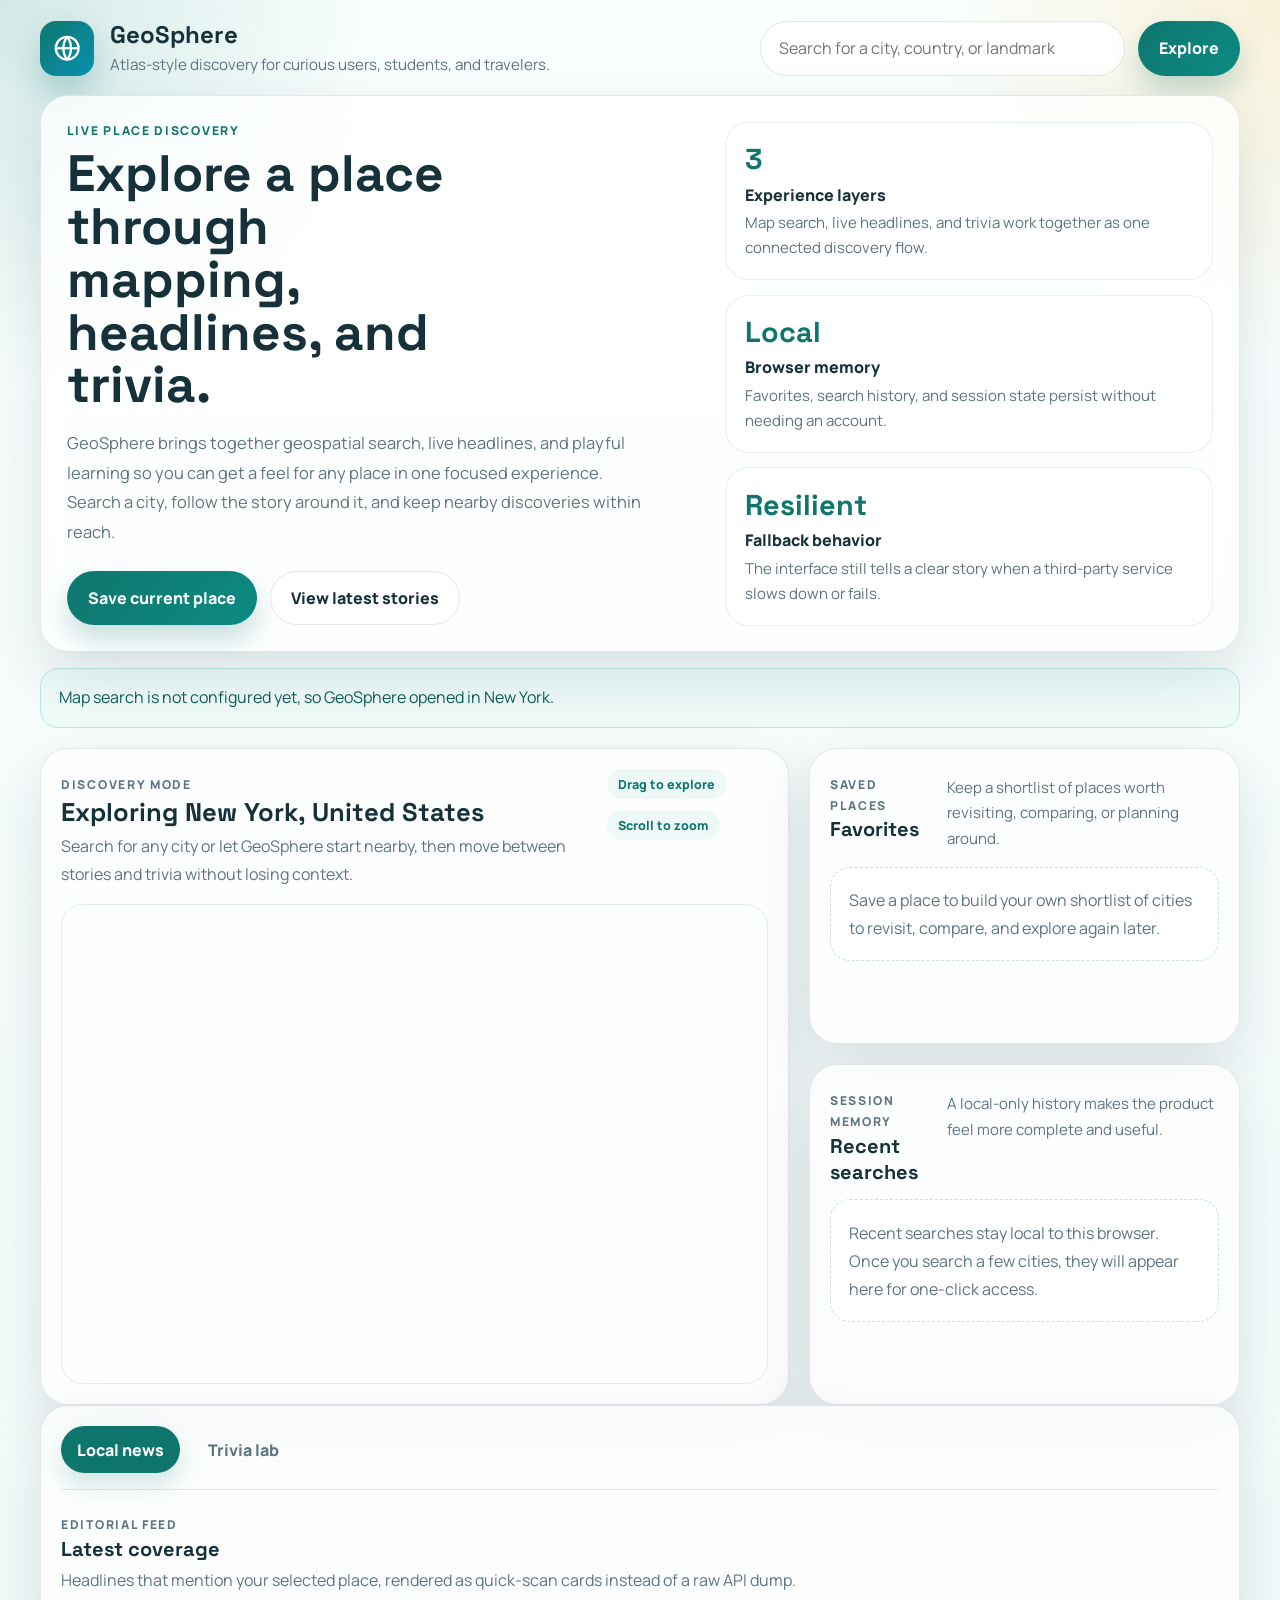
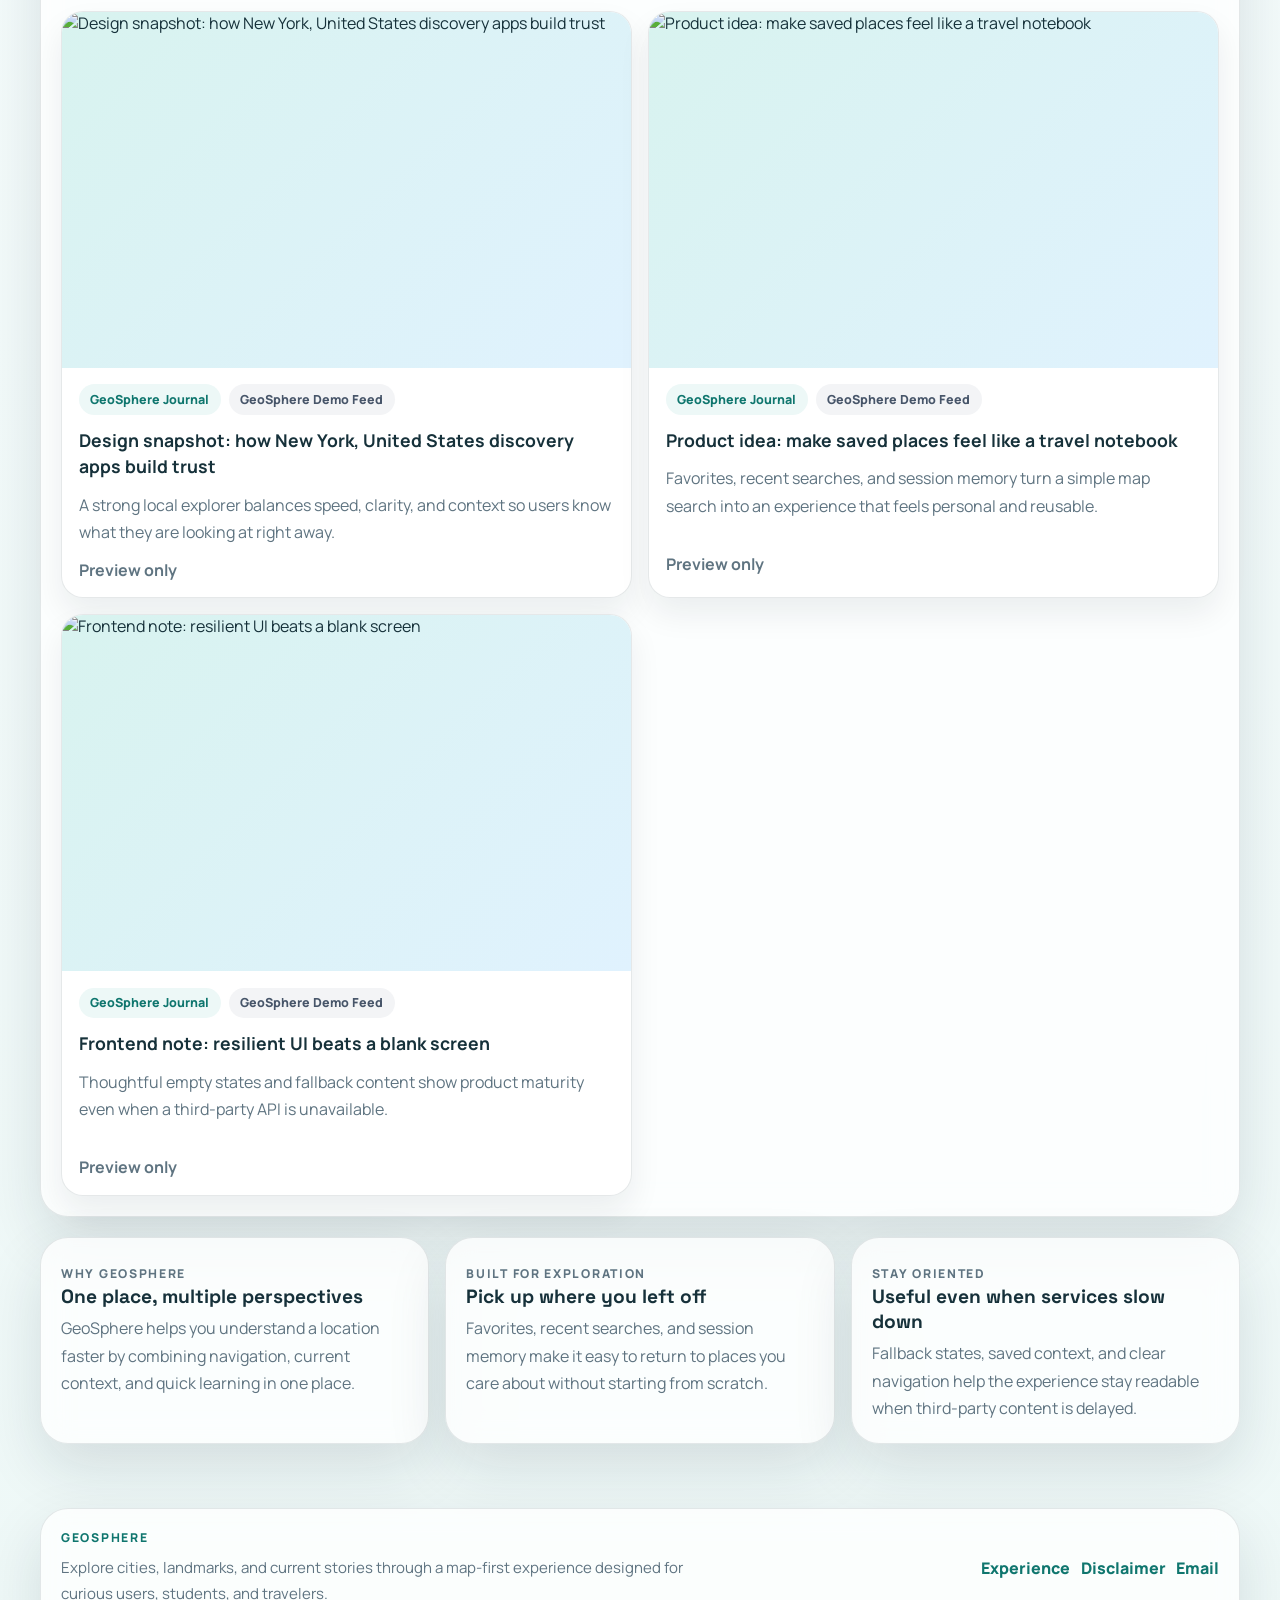
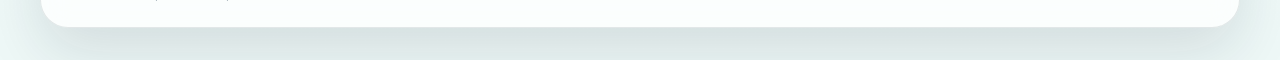
==== commit c4efcd24: "text" ====
--- a/index.html
+++ b/index.html
@@ -8,7 +8,7 @@
         content="GeoSphere is a front-end geography explorer that combines interactive mapping, local news discovery, and world trivia in one polished experience.">
     <meta property="og:title" content="GeoSphere">
     <meta property="og:description"
-        content="Explore a place through maps, headlines, and trivia in a portfolio-ready front-end project.">
+        content="Explore cities, landmarks, and local stories through maps, headlines, and trivia in one seamless experience.">
     <title>GeoSphere | Local Discovery Through Maps, News, and Trivia</title>
     <link rel="icon" href="logo.png" type="image/png">
 
@@ -53,12 +53,12 @@
         <main class="page-content">
             <section class="panel hero">
                 <div>
-                    <p class="eyebrow">Portfolio Project</p>
+                    <p class="eyebrow">Live Place Discovery</p>
                     <h1>Explore a place through mapping, headlines, and trivia.</h1>
                     <p class="hero-text">
-                        GeoSphere combines geospatial search, live news retrieval, and playful learning in one front-end
-                        experience. It is designed to show product thinking, API integration, and polished UI work in a
-                        single project.
+                        GeoSphere brings together geospatial search, live headlines, and playful learning so you can get
+                        a feel for any place in one focused experience. Search a city, follow the story around it, and
+                        keep nearby discoveries within reach.
                     </p>
                     <div class="hero-actions">
                         <button id="addFavoriteBtn" type="button" class="button button-primary">Save current place</button>
@@ -70,7 +70,7 @@
                     <article class="stat-card">
                         <p class="stat-value">3</p>
                         <p class="stat-label">Experience layers</p>
-                        <p class="stat-detail">Map search, live headlines, and trivia work together instead of feeling like separate demos.</p>
+                        <p class="stat-detail">Map search, live headlines, and trivia work together as one connected discovery flow.</p>
                     </article>
                     <article class="stat-card">
                         <p class="stat-value">Local</p>
@@ -110,7 +110,7 @@
                                 <p class="eyebrow">Saved Places</p>
                                 <h3>Favorites</h3>
                             </div>
-                            <p class="panel-note">Keep a shortlist of places worth revisiting during your demo.</p>
+                            <p class="panel-note">Keep a shortlist of places worth revisiting, comparing, or planning around.</p>
                         </div>
                         <div id="favoritesList" class="favorites-list"></div>
                     </section>
@@ -163,19 +163,19 @@
 
             <section class="project-grid">
                 <article class="panel insight-card">
-                    <p class="eyebrow">Product Thinking</p>
-                    <h3>One journey, not three widgets</h3>
-                    <p>GeoSphere is stronger than a typical API exercise because each feature supports the same user goal: understand a place quickly and enjoyably.</p>
+                    <p class="eyebrow">Why GeoSphere</p>
+                    <h3>One place, multiple perspectives</h3>
+                    <p>GeoSphere helps you understand a location faster by combining navigation, current context, and quick learning in one place.</p>
                 </article>
                 <article class="panel insight-card">
-                    <p class="eyebrow">Architecture</p>
-                    <h3>Modular vanilla JavaScript</h3>
-                    <p>Geolocation, persistence, rendering, news, and trivia are separated into focused modules so the app stays readable and easier to extend.</p>
+                    <p class="eyebrow">Built For Exploration</p>
+                    <h3>Pick up where you left off</h3>
+                    <p>Favorites, recent searches, and session memory make it easy to return to places you care about without starting from scratch.</p>
                 </article>
                 <article class="panel insight-card">
-                    <p class="eyebrow">Portfolio Signal</p>
-                    <h3>Polish over raw feature count</h3>
-                    <p>Recent searches, loading states, empty states, and session restore make the project feel intentional instead of like a one-off prototype.</p>
+                    <p class="eyebrow">Stay Oriented</p>
+                    <h3>Useful even when services slow down</h3>
+                    <p>Fallback states, saved context, and clear navigation help the experience stay readable when third-party content is delayed.</p>
                 </article>
             </section>
         </main>
@@ -183,9 +183,9 @@
         <footer class="site-footer">
             <div class="panel footer-panel">
                 <div>
-                    <p class="eyebrow">Built by Francis Nyantakyi</p>
+                    <p class="eyebrow">GeoSphere</p>
                     <p class="small-copy">
-                        GeoSphere is a portfolio project focused on geospatial discovery, API orchestration, and local-first state management.
+                        Explore cities, landmarks, and current stories through a map-first experience designed for curious users, students, and travelers.
                     </p>
                 </div>
                 <div class="footer-links">
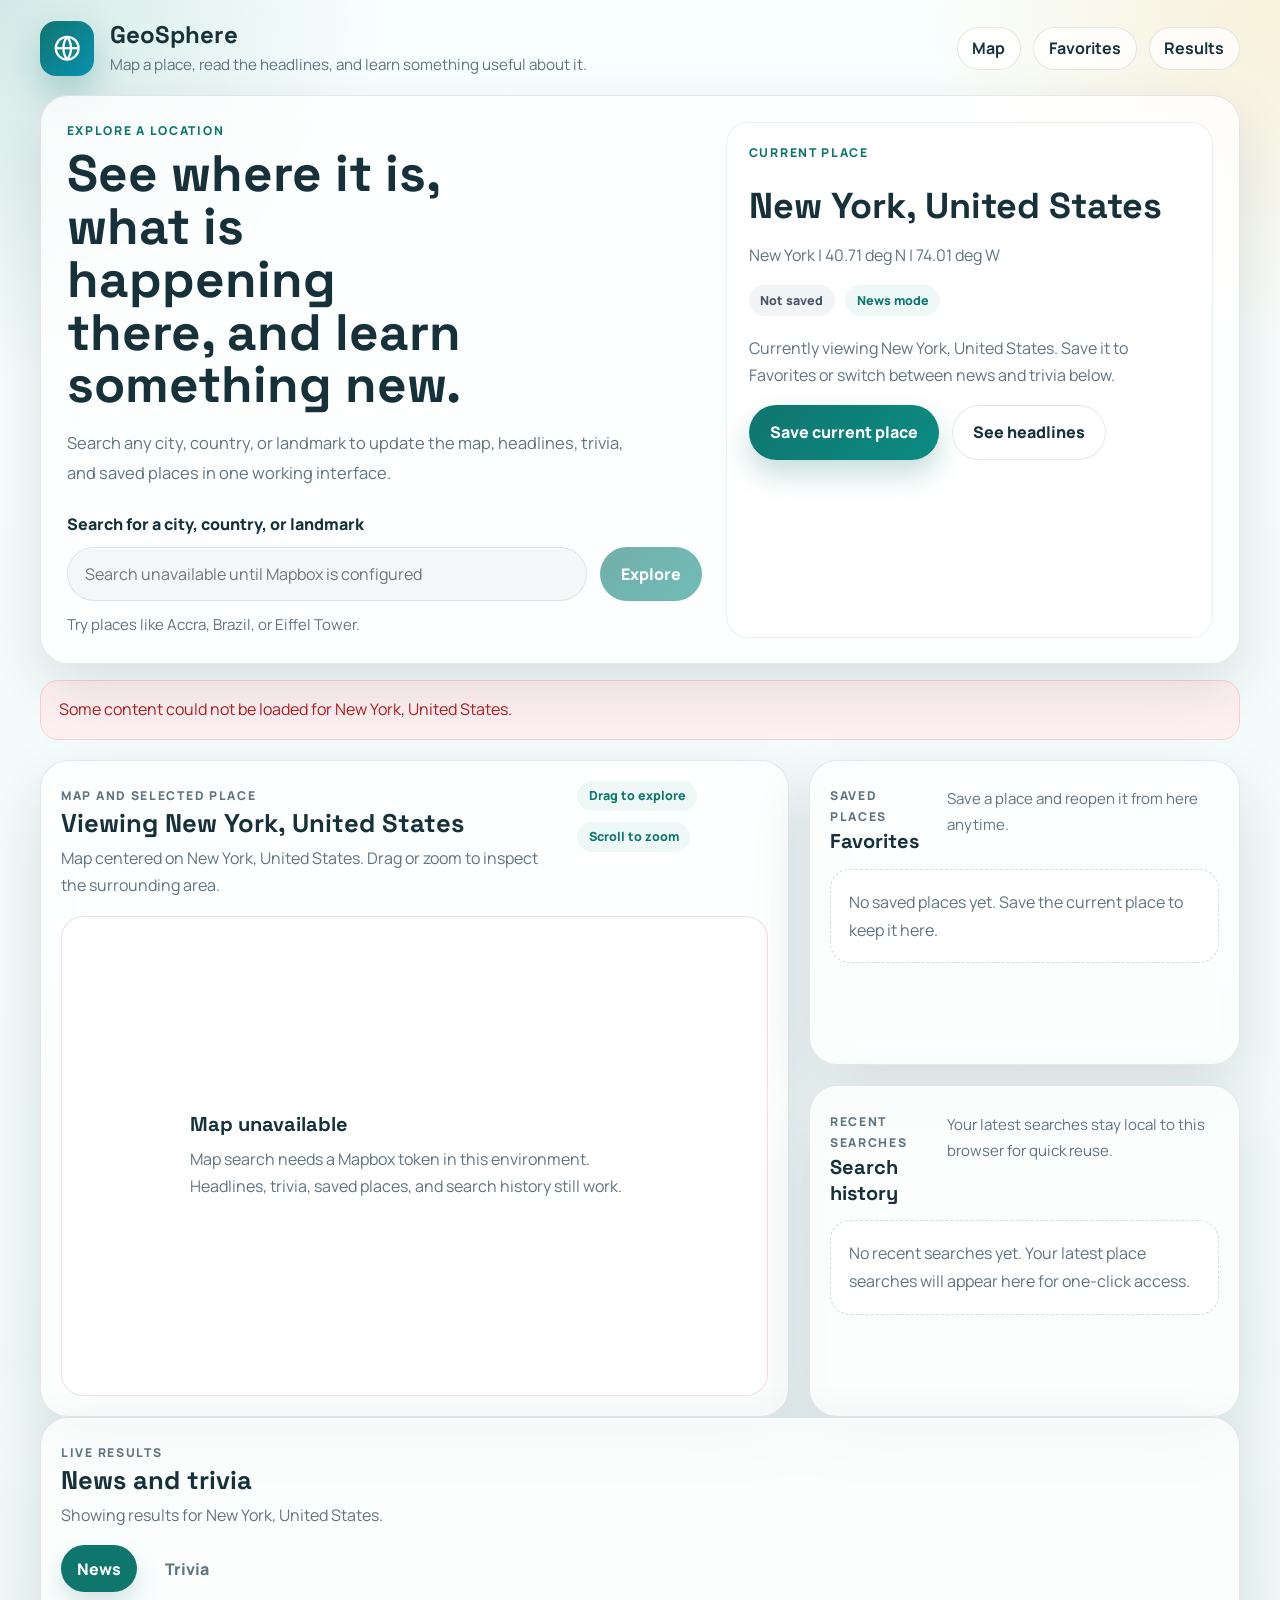
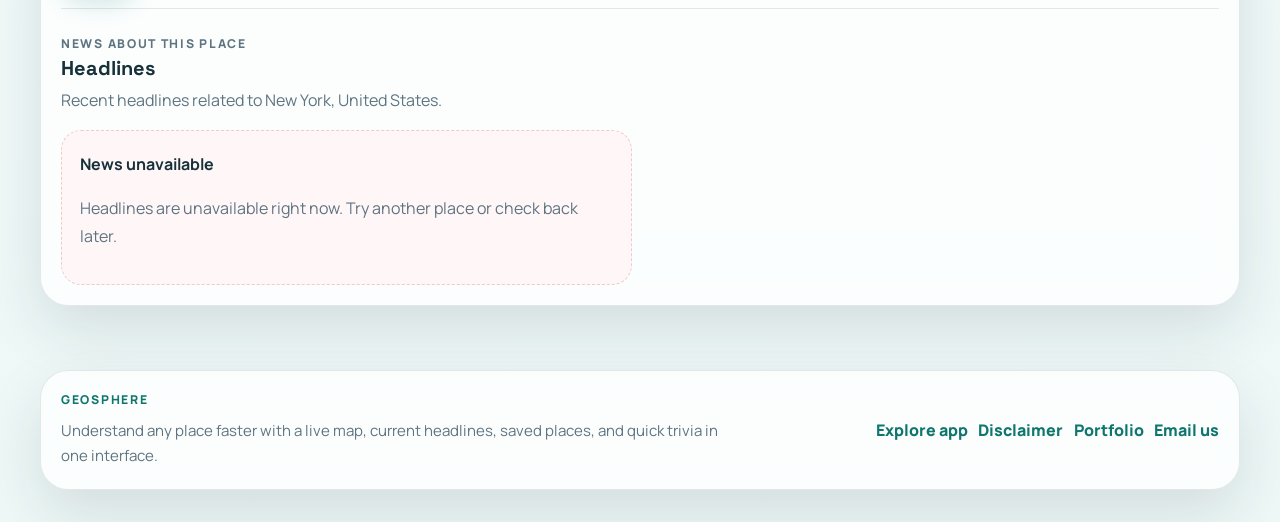
==== commit 1d2b02cb: "ch" ====
--- a/index.html
+++ b/index.html
@@ -24,7 +24,7 @@
     <link rel="stylesheet" href="main.css">
 </head>
 
-<body class="site-body">
+<body id="top" class="site-body">
     <div class="page-shell">
         <header class="site-header">
             <div class="brand">
@@ -38,79 +38,83 @@
                 </div>
                 <div>
                     <a href="index.html" class="brand-name">GeoSphere</a>
-                    <p class="brand-tagline">Atlas-style discovery for curious users, students, and travelers.</p>
+                    <p class="brand-tagline">Map a place, read the headlines, and learn something useful about it.</p>
                 </div>
             </div>
-
-            <form id="searchForm" class="search-bar">
-                <label class="sr-only" for="searchInput">Search for a location</label>
-                <input id="searchInput" type="text" placeholder="Search for a city, country, or landmark"
-                    autocomplete="off">
-                <button type="submit" class="button button-primary">Explore</button>
-            </form>
+            <nav class="header-links" aria-label="App sections">
+                <a href="#mapSection">Map</a>
+                <a href="#favoritesSection">Favorites</a>
+                <a href="#resultsSection">Results</a>
+            </nav>
         </header>
 
         <main class="page-content">
             <section class="panel hero">
-                <div>
-                    <p class="eyebrow">Live Place Discovery</p>
-                    <h1>Explore a place through mapping, headlines, and trivia.</h1>
+                <div class="hero-main">
+                    <p class="eyebrow">Explore a location</p>
+                    <h1>See where it is, what is happening there, and learn something new.</h1>
                     <p class="hero-text">
-                        GeoSphere brings together geospatial search, live headlines, and playful learning so you can get
-                        a feel for any place in one focused experience. Search a city, follow the story around it, and
-                        keep nearby discoveries within reach.
+                        Search any city, country, or landmark to update the map, headlines, trivia, and saved places in
+                        one working interface.
+                    </p>
+                    <form id="searchForm" class="hero-search">
+                        <label class="search-label" for="searchInput">Search for a city, country, or landmark</label>
+                        <div class="search-row">
+                            <input id="searchInput" type="text" placeholder="Search for a city, country, or landmark"
+                                autocomplete="off">
+                            <button id="searchSubmitBtn" type="submit" class="button button-primary">Explore</button>
+                        </div>
+                        <p class="search-help">Try places like Accra, Brazil, or Eiffel Tower.</p>
+                    </form>
+                </div>
+
+                <aside class="hero-state" aria-live="polite">
+                    <p class="eyebrow">Current place</p>
+                    <h2 id="currentPlaceName">Waiting for a location</h2>
+                    <p id="currentPlaceMeta" class="current-place-meta">Search for a city, country, or landmark to begin.</p>
+                    <div class="state-pills">
+                        <span id="saveStatePill" class="pill pill-muted">No place selected</span>
+                        <span id="activeModePill" class="pill">News mode</span>
+                    </div>
+                    <p id="currentPlaceStatus" class="current-place-status">
+                        The selected place will appear here, along with its saved state and active mode.
                     </p>
                     <div class="hero-actions">
                         <button id="addFavoriteBtn" type="button" class="button button-primary">Save current place</button>
-                        <a href="#newsSection" class="button button-secondary">View latest stories</a>
+                        <a href="#newsSection" class="button button-secondary">See headlines</a>
                     </div>
-                </div>
-
-                <div class="hero-meta">
-                    <article class="stat-card">
-                        <p class="stat-value">3</p>
-                        <p class="stat-label">Experience layers</p>
-                        <p class="stat-detail">Map search, live headlines, and trivia work together as one connected discovery flow.</p>
-                    </article>
-                    <article class="stat-card">
-                        <p class="stat-value">Local</p>
-                        <p class="stat-label">Browser memory</p>
-                        <p class="stat-detail">Favorites, search history, and session state persist without needing an account.</p>
-                    </article>
-                    <article class="stat-card">
-                        <p class="stat-value">Resilient</p>
-                        <p class="stat-label">Fallback behavior</p>
-                        <p class="stat-detail">The interface still tells a clear story when a third-party service slows down or fails.</p>
-                    </article>
-                </div>
+                </aside>
             </section>
 
             <div id="appMessage" class="status-banner hidden" role="status" aria-live="polite"></div>
 
             <section class="workspace-grid">
-                <div class="panel map-panel">
+                <div id="mapSection" class="panel map-panel">
                     <div class="section-heading">
                         <div>
-                            <p class="eyebrow">Discovery Mode</p>
-                            <h2 id="locationLabel">Exploring your location</h2>
-                            <p>Search for any city or let GeoSphere start nearby, then move between stories and trivia without losing context.</p>
+                            <p class="eyebrow">Map and selected place</p>
+                            <h2 id="locationLabel">Waiting for a location</h2>
+                            <p id="mapSummary">Search for a place to center the map and refresh the live content below.</p>
                         </div>
                         <div class="map-legend">
                             <span class="legend-pill">Drag to explore</span>
                             <span class="legend-pill">Scroll to zoom</span>
                         </div>
                     </div>
-                    <div id="map" class="map-frame" aria-label="Interactive map"></div>
+                    <div class="map-shell">
+                        <div id="mapFallback" class="map-fallback hidden" role="status" aria-live="polite"></div>
+                        <div id="map" class="map-frame" aria-label="Interactive map"></div>
+                    </div>
                 </div>
 
                 <aside class="sidebar">
-                    <section class="panel side-panel">
+                    <section id="favoritesSection" class="panel side-panel">
                         <div class="section-heading compact">
                             <div>
-                                <p class="eyebrow">Saved Places</p>
+                                <p class="eyebrow">Saved places</p>
                                 <h3>Favorites</h3>
                             </div>
-                            <p class="panel-note">Keep a shortlist of places worth revisiting, comparing, or planning around.</p>
+                            <p class="panel-note">Save a place and reopen it from here anytime.</p>
                         </div>
                         <div id="favoritesList" class="favorites-list"></div>
                     </section>
@@ -118,28 +122,36 @@
                     <section class="panel side-panel">
                         <div class="section-heading compact">
                             <div>
-                                <p class="eyebrow">Session Memory</p>
-                                <h3>Recent searches</h3>
+                                <p class="eyebrow">Recent searches</p>
+                                <h3>Search history</h3>
                             </div>
-                            <p class="panel-note">A local-only history makes the product feel more complete and useful.</p>
+                            <p class="panel-note">Your latest searches stay local to this browser for quick reuse.</p>
                         </div>
                         <div id="searchHistoryList" class="history-list"></div>
                     </section>
                 </aside>
             </section>
 
-            <section class="panel content-panel">
+            <section id="resultsSection" class="panel content-panel">
+                <div class="section-heading content-heading">
+                    <div>
+                        <p class="eyebrow">Live results</p>
+                        <h2>News and trivia</h2>
+                        <p id="contentSummary">Showing results for the place you select.</p>
+                    </div>
+                </div>
+
                 <div class="tabs" role="tablist" aria-label="Content sections">
-                    <button id="tabNews" class="tab-btn active-tab" type="button" aria-pressed="true">Local news</button>
-                    <button id="tabFacts" class="tab-btn" type="button" aria-pressed="false">Trivia lab</button>
+                    <button id="tabNews" class="tab-btn active-tab" type="button" aria-pressed="true">News</button>
+                    <button id="tabFacts" class="tab-btn" type="button" aria-pressed="false">Trivia</button>
                 </div>
 
                 <section id="newsSection" class="content-section">
                     <div class="section-heading">
                         <div>
-                            <p class="eyebrow">Editorial Feed</p>
-                            <h3>Latest coverage</h3>
-                            <p>Headlines that mention your selected place, rendered as quick-scan cards instead of a raw API dump.</p>
+                            <p class="eyebrow">News about this place</p>
+                            <h3>Headlines</h3>
+                            <p id="newsSectionNote">Recent headlines related to your selected place.</p>
                         </div>
                     </div>
                     <div id="news" class="news-grid" aria-live="polite"></div>
@@ -148,9 +160,9 @@
                 <section id="factsSection" class="content-section hidden">
                     <div class="section-heading">
                         <div>
-                            <p class="eyebrow">Interactive Learning</p>
-                            <h3>Trivia lab</h3>
-                            <p>Switch between general and geography-only questions to keep the educational angle sharp.</p>
+                            <p class="eyebrow">Location trivia</p>
+                            <h3>Question</h3>
+                            <p id="factsSectionNote">Switch between general and geography questions for the current place.</p>
                         </div>
                         <div class="trivia-actions">
                             <button id="factBtn" type="button" class="button button-primary button-small">New question</button>
@@ -160,24 +172,6 @@
                     <div id="fact" class="trivia-shell" aria-live="polite"></div>
                 </section>
             </section>
-
-            <section class="project-grid">
-                <article class="panel insight-card">
-                    <p class="eyebrow">Why GeoSphere</p>
-                    <h3>One place, multiple perspectives</h3>
-                    <p>GeoSphere helps you understand a location faster by combining navigation, current context, and quick learning in one place.</p>
-                </article>
-                <article class="panel insight-card">
-                    <p class="eyebrow">Built For Exploration</p>
-                    <h3>Pick up where you left off</h3>
-                    <p>Favorites, recent searches, and session memory make it easy to return to places you care about without starting from scratch.</p>
-                </article>
-                <article class="panel insight-card">
-                    <p class="eyebrow">Stay Oriented</p>
-                    <h3>Useful even when services slow down</h3>
-                    <p>Fallback states, saved context, and clear navigation help the experience stay readable when third-party content is delayed.</p>
-                </article>
-            </section>
         </main>
 
         <footer class="site-footer">
@@ -185,13 +179,14 @@
                 <div>
                     <p class="eyebrow">GeoSphere</p>
                     <p class="small-copy">
-                        Explore cities, landmarks, and current stories through a map-first experience designed for curious users, students, and travelers.
+                        Understand any place faster with a live map, current headlines, saved places, and quick trivia in one interface.
                     </p>
                 </div>
                 <div class="footer-links">
-                    <a href="index.html">Experience</a>
+                    <a href="#top">Explore app</a>
                     <a href="disclaimer.html">Disclaimer</a>
-                    <a href="mailto:nyantakyifrancis54@gmail.com">Email</a>
+                    <a href="https://nyantakyi-francis.github.io/portfolio/index.html" target="_blank" rel="noopener noreferrer">Portfolio</a>
+                    <a href="mailto:nyantakyifrancis54@gmail.com">Email us</a>
                 </div>
             </div>
         </footer>
--- a/main.css
+++ b/main.css
@@ -128,27 +128,29 @@
     line-height: 1.6;
 }
 
-.search-bar {
-    display: flex;
-    align-items: center;
-    gap: 0.8rem;
-    width: min(30rem, 100%);
-}
-
-.search-bar input {
-    flex: 1;
-    min-width: 0;
-    padding: 0.95rem 1.1rem;
+.header-links {
+    display: flex;
+    align-items: center;
+    flex-wrap: wrap;
+    gap: 0.75rem;
+}
+
+.header-links a {
+    display: inline-flex;
+    align-items: center;
+    justify-content: center;
+    padding: 0.62rem 0.92rem;
     border: 1px solid var(--border);
     border-radius: 999px;
-    background: rgba(255, 255, 255, 0.88);
+    background: rgba(255, 255, 255, 0.74);
     color: var(--text);
-    box-shadow: inset 0 1px 0 rgba(255, 255, 255, 0.7);
-}
-
-.search-bar input:focus {
-    outline: 2px solid rgba(15, 118, 110, 0.2);
-    border-color: rgba(15, 118, 110, 0.4);
+    font-weight: 700;
+    text-decoration: none;
+}
+
+.header-links a:hover {
+    border-color: rgba(15, 118, 110, 0.25);
+    color: var(--primary);
 }
 
 .button {
@@ -173,6 +175,13 @@
     transform: translateY(-1px);
 }
 
+.button:disabled {
+    opacity: 0.58;
+    cursor: not-allowed;
+    transform: none;
+    box-shadow: none;
+}
+
 .button-primary {
     color: #ffffff;
     background: linear-gradient(135deg, var(--primary), #0b8b83);
@@ -215,9 +224,70 @@
 
 .hero {
     display: grid;
-    grid-template-columns: minmax(0, 1.3fr) minmax(19rem, 1fr);
+    grid-template-columns: minmax(0, 1.2fr) minmax(18rem, 0.92fr);
     gap: 1.5rem;
     padding: clamp(1.5rem, 2vw, 2.25rem);
+}
+
+.hero-main {
+    display: flex;
+    flex-direction: column;
+    justify-content: center;
+}
+
+.hero-search {
+    display: grid;
+    gap: 0.75rem;
+    margin-top: 1.6rem;
+}
+
+.search-label {
+    font-weight: 800;
+}
+
+.search-row {
+    display: flex;
+    align-items: center;
+    gap: 0.8rem;
+}
+
+.search-row input {
+    flex: 1;
+    min-width: 0;
+    padding: 0.95rem 1.1rem;
+    border: 1px solid var(--border);
+    border-radius: 999px;
+    background: rgba(255, 255, 255, 0.9);
+    color: var(--text);
+    box-shadow: inset 0 1px 0 rgba(255, 255, 255, 0.72);
+}
+
+.search-row input:focus {
+    outline: 2px solid rgba(15, 118, 110, 0.2);
+    border-color: rgba(15, 118, 110, 0.4);
+}
+
+.search-row input:disabled {
+    color: var(--muted);
+    background: rgba(243, 247, 247, 0.92);
+    cursor: not-allowed;
+}
+
+.search-help {
+    margin: 0;
+    color: var(--muted);
+    font-size: 0.94rem;
+    line-height: 1.6;
+}
+
+.hero-state {
+    display: grid;
+    align-content: start;
+    gap: 1rem;
+    padding: 1.35rem;
+    border: 1px solid rgba(15, 118, 110, 0.1);
+    border-radius: var(--radius-lg);
+    background: rgba(255, 255, 255, 0.9);
 }
 
 .eyebrow {
@@ -245,6 +315,13 @@
     line-height: 1.03;
 }
 
+.hero-state h2 {
+    margin: 0;
+    font-family: 'Space Grotesk', sans-serif;
+    font-size: clamp(1.55rem, 3vw, 2.25rem);
+    line-height: 1.08;
+}
+
 .hero-text {
     max-width: 58ch;
     margin: 1rem 0 0;
@@ -257,7 +334,23 @@
     display: flex;
     flex-wrap: wrap;
     gap: 0.85rem;
-    margin-top: 1.5rem;
+}
+
+.state-pills {
+    display: flex;
+    flex-wrap: wrap;
+    gap: 0.65rem;
+}
+
+.current-place-meta,
+.current-place-status {
+    margin: 0;
+    color: var(--muted);
+    line-height: 1.7;
+}
+
+.current-place-status {
+    padding-top: 0.2rem;
 }
 
 .hero-meta {
@@ -415,6 +508,48 @@
     overflow: hidden;
     border: 1px solid rgba(15, 118, 110, 0.12);
     border-radius: var(--radius-lg);
+    background: linear-gradient(135deg, #dff4f1, #eff8ff);
+}
+
+.map-shell {
+    position: relative;
+}
+
+.map-fallback {
+    position: absolute;
+    inset: 0;
+    z-index: 2;
+    display: grid;
+    place-items: center;
+    padding: 1.4rem;
+    border: 1px solid rgba(185, 28, 28, 0.14);
+    border-radius: var(--radius-lg);
+    background: rgba(255, 255, 255, 0.92);
+}
+
+.map-fallback-card {
+    max-width: 28rem;
+    text-align: left;
+}
+
+.map-fallback-card h3 {
+    margin: 0;
+    font-family: 'Space Grotesk', sans-serif;
+    font-size: 1.25rem;
+}
+
+.map-fallback-card p {
+    margin: 0.55rem 0 0;
+    color: var(--muted);
+    line-height: 1.7;
+}
+
+.map-fallback-card .button {
+    margin-top: 1rem;
+}
+
+.map-frame.is-unavailable {
+    opacity: 0.2;
 }
 
 .sidebar {
@@ -523,6 +658,7 @@
 .tabs {
     display: flex;
     gap: 0.75rem;
+    margin-top: 0.2rem;
     padding-bottom: 1rem;
     border-bottom: 1px solid var(--border);
 }
@@ -894,14 +1030,21 @@
         align-items: flex-start;
     }
 
-    .search-bar {
+    .header-links,
+    .trivia-actions,
+    .footer-links {
         width: 100%;
-        flex-direction: column;
-    }
-
-    .search-bar input,
+    }
+
+    .header-links a,
+    .search-row,
+    .search-row input,
     .button {
         width: 100%;
+    }
+
+    .search-row {
+        flex-direction: column;
     }
 
     .tabs {
@@ -928,11 +1071,6 @@
         align-items: flex-start;
     }
 
-    .trivia-actions,
-    .footer-links {
-        width: 100%;
-    }
-
     .footer-links {
         justify-content: flex-start;
     }
